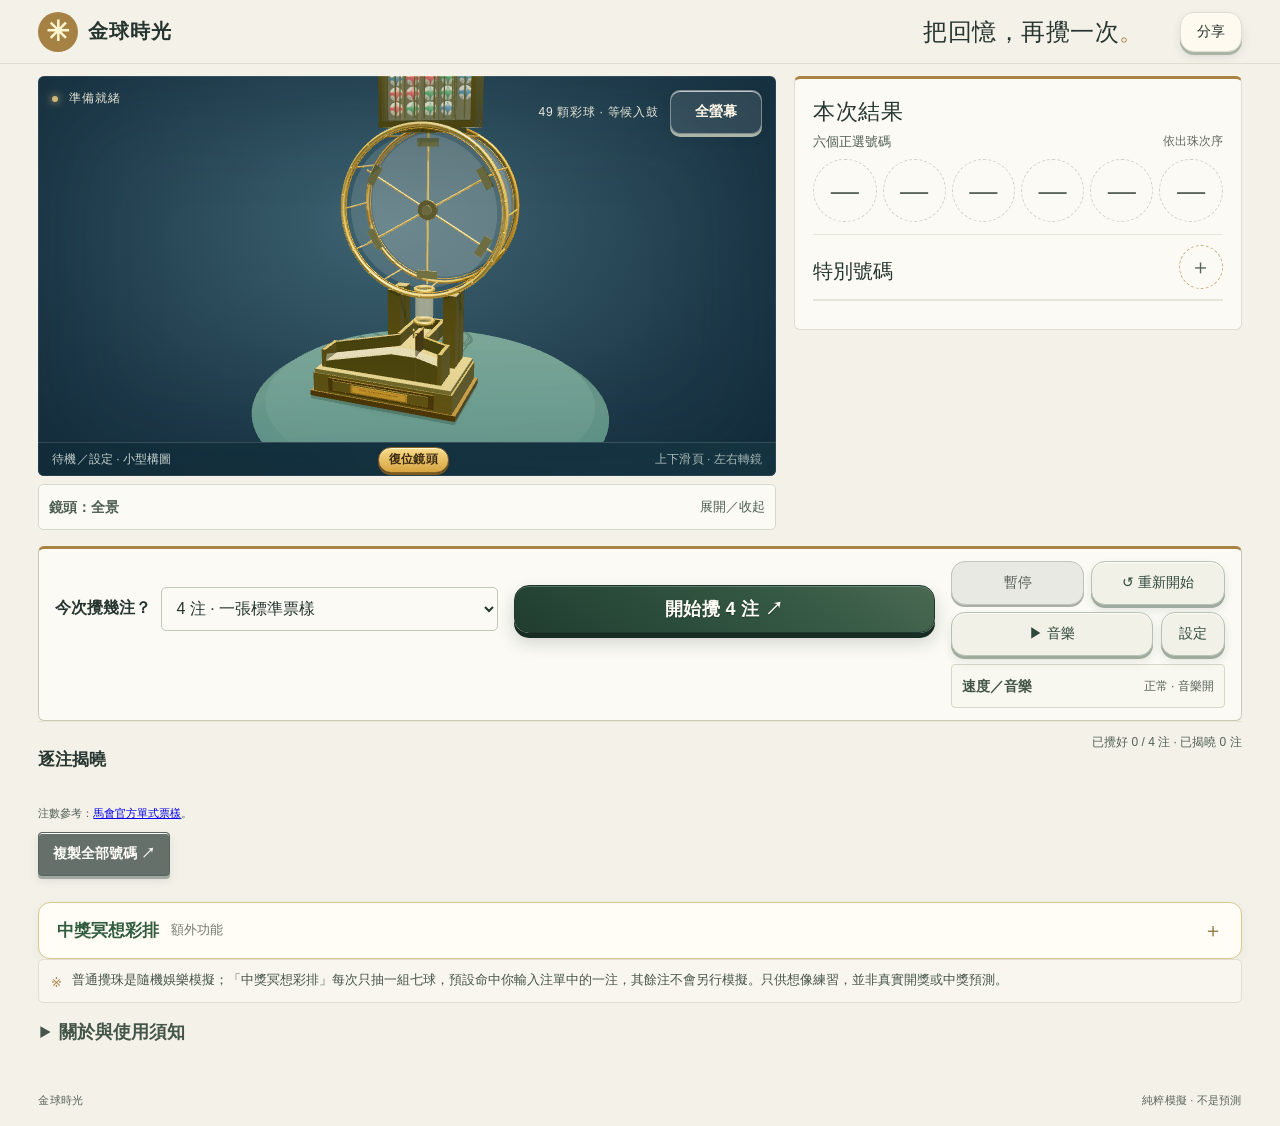
==== index.html @ 22ed5ae2 "Remove the celebration siren and beep tones Keep the firework bed to noise booms and crackle, and ma" ====
<!DOCTYPE html>

<html lang="zh-Hant"><head><meta charset="utf-8"/><meta content="width=device-width, initial-scale=1, viewport-fit=cover" name="viewport"/><meta content="#f4f1e9" name="theme-color"/><title>金球時光 · 3D 攪珠遊戲</title><link href="icon-192.png" rel="icon" sizes="192x192" type="image/png"/><link href="icon-512.png" rel="icon" sizes="512x512" type="image/png"/><link href="manifest.webmanifest" rel="manifest"/><link href="apple-touch-icon.png" rel="apple-touch-icon"/><link href="style.css?v=scroll-touch-1" rel="stylesheet"/><link href="tickets.css?v=celebration-scene-1" rel="stylesheet"/><link href="celebration.css?v=celebration-4" rel="stylesheet"/></head>
<body><header><a class="brand" href="./"><span class="brandmark">✳</span><span>金球時光<small></small></span></a><h1 class="header-title">把回憶，再攪一次<span>。</span></h1><button class="share-app" id="share-app" type="button" aria-label="分享金球時光">分享</button></header>
<main>


<div class="layout"><div class="scene-column"><section aria-label="互動三維攪珠機" class="studio" id="studio" tabindex="-1"><div class="stage-top"><span><i class="live-dot"></i> <b aria-live="polite" id="status">準備就緒</b></span><div class="stage-top-actions"><span id="step">49 顆彩球 · 等候入鼓</span><button aria-label="進入全螢幕" aria-pressed="false" class="fullscreen-toggle" data-fullscreen-mode="inactive" id="fullscreen-toggle" type="button">全螢幕</button></div></div><div aria-disabled="false" aria-label="攪珠盤" id="scene" role="button" tabindex="0"><div id="loading">正在佈置懷舊攝影棚…</div></div><div id="tv-digits" class="tv-digits" hidden><div class="tv-digits-hero" id="tv-hero"></div><div class="tv-digits-board" id="tv-board"><div class="tv-digits-row" id="tv-main"></div><div class="tv-digits-special"><span class="tv-digits-label">特別號碼</span><div id="tv-extra"></div></div></div></div><div class="stage-caption" aria-live="polite"><span id="scene-status">待機／設定 · 小型構圖</span><button type="button" id="orbit-reset" class="orbit-reset" title="左右拖曳轉鏡頭；上下滑動頁面；雙指捏合縮放">復位鏡頭</button><span id="scene-shot">上下滑頁 · 左右轉鏡</span><div class="live-actions" id="live-actions" hidden><button id="live-pause" type="button">暫停</button><button id="live-reset" type="button">重設</button><button aria-expanded="false" aria-controls="live-settings-overlay" id="live-settings-toggle" type="button">設定</button></div></div><div aria-label="運行設定" class="live-settings-overlay" hidden id="live-settings-overlay"></div><section aria-label="本輪號碼特寫" class="result-focus" hidden="" id="result-focus"><div class="focus-heading"><span>本輪號碼特寫</span><span id="focus-order">六個正選 · 由小至大</span></div><div class="focus-numbers" id="focus-numbers"></div><div class="focus-special"><span>特別號碼 <small>獨立保留</small></span><div class="number" id="focus-extra"></div></div></section><div id="meditation-celebration" class="meditation-celebration" hidden role="dialog" aria-modal="true" aria-labelledby="celebration-title"></div></section><details class="camera-settings"><summary id="camera-summary">鏡頭：全景</summary><div aria-label="鏡頭選擇" class="camera-bar"><button data-view="auto">◉ 自動運鏡</button><button class="active" data-view="wide">全景</button><button data-view="close">近鏡</button><button data-view="orbit">環繞</button><button data-view="results" disabled="">收珠特寫</button></div></details></div><section aria-label="攪珠控制" class="controls-card"><div class="batch-controls"><label for="entry-count">今次攪幾注？</label><select id="entry-count"><option value="1">1 注</option><option value="2">2 注</option><option value="3">3 注</option><option selected="" value="4">4 注 · 一張標準票樣</option></select></div><button class="primary" id="start">開始攪 4 注 ↗</button><div class="secondary"><button disabled="" id="pause">暫停</button><button id="reset">↺ 重新開始</button><div class="music-dock" id="music-dock"><button type="button" id="music-play" aria-pressed="false" aria-label="播放背景音樂"><span class="music-label-full">▶ 音樂</span><span class="music-label-short">音樂</span></button><button type="button" id="music-settings" aria-expanded="false" aria-controls="music-popover" aria-label="背景音樂設定：音量與曲目"><span class="music-label-full">設定</span><span class="music-label-short">♪</span></button><div class="music-popover" id="music-popover" hidden><p class="music-popover-title">背景音樂</p><label for="music-volume">音量<input id="music-volume" max="100" min="0" step="1" type="range" value="32"/></label><p id="music-track">《Gilded Winter Gala》</p><button type="button" id="music-pick">更換曲目</button><input accept="audio/*" hidden id="music-file" type="file"/><button type="button" id="music-use-default">用回預設曲</button><p class="music-note">預設是已附的原創曲。更換的檔案只在這次開啟有效。</p><button type="button" id="music-popover-close">關閉</button></div></div></div><details class="inline-settings" id="inline-settings"><summary>速度／音樂<span aria-live="polite" data-settings-summary=""></span></summary><section class="panel settings"><p class="timing">預設正常 · 每注約 134 秒 · 選好多注一次完成</p><div class="setting"><div><b>攪珠節奏</b><small>正常為預設，可改較快。</small></div><select aria-label="攪珠節奏" id="speed"><option selected="" value="1">正常 · 每注約 134 秒（預設）</option><option value="3">較快 · 每注約 45 秒</option><option value="6">更快 · 每注約 22 秒</option><option value="12">最快 · 每注約 11 秒</option></select></div><div class="setting"><div><b>背景音樂</b><small id="musicstatus">預設開啟</small></div><button aria-label="關閉背景音樂" aria-pressed="true" class="toggle" id="sound"><span></span></button></div><div class="setting"><div><b>真實感攪珠音效</b><small aria-live="polite" id="effectsstatus">按開始自動播放 · 碰撞、滾珠、落槽聲</small></div><span class="effects-badge">必備音效</span></div><button type="button" class="settings-close" id="settings-close">關閉</button></section></details></section>
<aside class="results-column"><section class="panel draw-panel"><h2>本次結果</h2><div class="current-draw-summary"><p class="muted" id="instruction">準備就緒，等待抽獎開始。</p><div class="labelrow"><span>六個正選號碼</span><span id="orderlabel">依出珠次序</span></div><div aria-live="polite" class="numbers" id="numbers"></div><p class="draw-order" hidden="" id="draworder"></p><div class="extra-row"><div><span class="overline"></span><h3>特別號碼</h3></div><div class="number empty" id="extra">＋</div></div><div class="progress"><div id="progressfill"></div></div></div></section>
</aside></div><section aria-labelledby="ticket-title" class="ticket-section" id="ticket-section"><div class="ticket-heading"><div><h2 id="ticket-title">逐注揭曉</h2></div><p aria-live="polite" id="batch-progress">尚未開始</p></div><p class="ticket-intro">按「揭曉」查看每注號碼。</p><div id="tickets"></div><p class="ticket-source">注數參考：<a href="https://special.hkjc.com/e-win/zh-HK/betting-info/marksix/ticket-filling-and-validation/" rel="noopener noreferrer" target="_blank">馬會官方單式票樣</a>。</p><div class="result-actions"><button disabled="" id="copy">複製全部號碼 ↗</button><p aria-live="polite" id="summary"></p></div></section><details class="meditation-panel rehearsal-panel" aria-labelledby="meditation-title"><summary id="meditation-title"><span>中獎冥想彩排</span><small>額外功能</small></summary><div class="rehearsal-body"><p class="rehearsal-hint" id="rehearsal-hint">每注六格，每格輸入兩位數（01–49）；打滿自動跳格，填滿六格會自動新增下一注。亦可增刪注；辨識後可直接修改，最多 100 注。</p><p class="rehearsal-input-label">六合彩號碼</p><div id="ticket-entry-rows" class="ticket-entry-rows" role="group" aria-label="六合彩注單欄位" aria-describedby="rehearsal-hint meditation-status"></div><div class="ticket-grid-actions"><button id="ticket-add" type="button">＋ 加一注</button><button id="meditation-clear" type="button" aria-label="清空號碼和相片">清空注單</button></div><div class="rehearsal-photo-actions"><label class="photo-pick-button" for="ticket-photo">拍照／選相<input id="ticket-photo" type="file" accept="image/*"/></label><button id="recognize-ticket-photo" type="button">辨識號碼</button></div><p id="meditation-status" class="rehearsal-status" aria-live="polite">辨識狀態會在這裡顯示。</p><img id="ticket-photo-preview" class="ticket-photo-preview" alt="所選六合彩相片預覽" hidden/><details id="ocr-details" class="ocr-details" hidden><summary>查看辨識文字</summary><pre id="ocr-raw"></pre></details><p class="rehearsal-privacy">每次只抽一組七球；隨機揀你一注命中，其餘注不會另行開出或模擬。</p><button id="meditation-rehearse" class="rehearsal-start" type="button">開始彩排</button></div></details><div class="note"><span>※</span><p>普通攪珠是隨機娛樂模擬；「中獎冥想彩排」每次只抽一組七球，預設命中你輸入注單中的一注，其餘注不會另行模擬。只供想像練習，並非真實開獎或中獎預測。</p></div>
<details><summary>關於與使用須知</summary><h3>規則</h3><p>普通攪珠可選 1–4 注，依馬會官方標準單式票樣的四個填寫欄設定，不是複式組合數；中獎冥想彩排可輸入 1–100 注。每注都從完整 49 球池獨立抽出七個；單注內不重號，跨注可重複號碼，也可抽中完全相同組合。每注完成後清空機台並把 49 球全部歸位，再開始下一注。每注真正的單式填寫只用六個正選，特別號僅是本遊戲附加展示。換去其他分頁不會主動暫停，回到頁面會按經過時間補齊進度；手機鎖屏或系統終止頁面仍可能中斷。</p><h3>模型與聲音</h3><p>此版本以正視圖、承接台形狀、實機照片及開獎影片重畫機台。上方是五列直立球倉；透明圓鼓內金軸連六片扁平輻條，持續順時針攪珠。選中球由鼓底中央短透明管落下，經透明槽掉到承接台右側較高的入口。承接台是一條長槽：左側又長又平，往右升高，接上較短的高位右格，右格牆身有缺口對準落球口。前六顆向左滾，第一顆貼左壁，其後每顆挨著前一顆；第七顆在同一入口落下。活門平時關上，封住右路，前六顆只向左滾；第七顆特別號時活門打開，球滾入右側特別格。模型與動畫是視覺模擬，並非逐尺寸的機械復刻。背景音樂為你提供的原創《Gilded Winter Gala》，預設開啟。面板上的「音樂」可直接播放或暫停，旁邊「設定」可調音量或更換曲目；碰撞、滾珠及落槽音效由程式合成，並非電視原聲。</p><h3>抽號與公平</h3><p>每注從完整 1–49 球池獨立抽出七個不重複號碼；前六個為正選，第七個為特別號。動畫按該次隨機順序顯示：選中球由圓鼓進入中央透明管，再掉到右側高位入口；前六顆向左滾並由左至右排好，第七顆留在右側高位格。機台內全部 49 個球均顯示相應號碼與顏色，落槽球與抽出號碼一致。普通模式由隨機程序決定抽號；中獎彩排每次只抽一組七球，並預設命中輸入注單中的一注，其餘注不開出也不模擬，不能視作隨機抽獎或預測。</p><h3>安全與責任說明</h3><p>本作品為獨立創作的攪珠遊戲，非官方產品，亦不提供投注服務。未滿 18 歲不應投注，請量力而為。</p><p>參考錄影：<a href="https://www.youtube.com/watch?v=bCYhGtpwzIA" rel="noopener noreferrer" target="_blank">2000年無線六合彩</a>　<a href="https://www.youtube.com/watch?v=dfMugTCctXk" rel="noopener noreferrer" target="_blank">2008年第61期</a>　</p></details></main><footer><span>金球時光</span><span>純粹模擬 · 不是預測</span></footer><script src="app.js?v=celebration-6" type="module"></script></body></html>
---- style.css ----
@import url('data:text/css,');
:root{--paper:#f4f1e9;--ink:#26352f;--muted:#7d8279;--gold:#a98442;--line:#deded2}*{box-sizing:border-box}body{margin:0;background:var(--paper);color:var(--ink);font-family:Arial,'PingFang TC','Microsoft JhengHei',sans-serif}button,select{font:inherit}button,a,select{-webkit-tap-highlight-color:transparent}button{cursor:pointer}button:focus-visible,a:focus-visible,select:focus-visible{outline:3px solid #d5a947;outline-offset:4px}header,main,footer{max-width:1440px;margin:auto}header{height:104px;display:flex;align-items:center;justify-content:space-between;border-bottom:1px solid var(--line);padding:0 58px}.brand{display:flex;gap:12px;align-items:center;text-decoration:none;color:var(--ink);font-size:23px;font-weight:700;letter-spacing:3px}.brandmark{display:grid;place-items:center;width:42px;height:42px;background:#a58244;color:#fff5cf;border-radius:50%;font-size:36px}.brand small{display:block;font-size:8px;letter-spacing:3px;margin-top:6px}.topnote{font-size:12px;color:var(--muted);letter-spacing:2px}.edition{font-size:10px;letter-spacing:2px}.edition b{font-size:22px;margin-left:14px;color:var(--gold)}main{padding:46px 58px 0}.heading{display:flex;justify-content:space-between;align-items:center;margin-bottom:30px}.eyebrow{font-size:9px;letter-spacing:2.4px;font-weight:700;color:var(--gold);margin:0 0 12px}h1{font-family:Georgia,'Songti TC',serif;font-size:42px;font-weight:500;margin:0;letter-spacing:1px}h1 span{color:var(--gold)}.intro{font-size:13px;color:var(--muted);margin:16px 0 0;line-height:1.7}.modeltag{font-size:11px;border:1px solid #d2d7c9;border-radius:30px;padding:12px 15px;white-space:nowrap}.modeltag i{display:inline-block;height:6px;width:6px;background:#8b9e72;border-radius:50%;margin-right:7px}.layout{display:grid;grid-template-columns:minmax(0,1.65fr) minmax(320px,1fr);gap:28px}.studio{position:relative;min-height:680px;overflow:hidden;border-radius:6px;background:radial-gradient(ellipse at 48% 37%,#3d6371,#1c3747 70%,#112a39);color:#e9e7d7;isolation:isolate}.studio:after{position:absolute;inset:0;content:'';pointer-events:none;box-shadow:inset 0 0 120px #102a3550;border:1px solid #ffffff15;border-radius:6px}.stage-top{position:absolute;top:23px;left:25px;right:25px;display:flex;justify-content:space-between;font-size:10px;z-index:3;letter-spacing:.5px}.stage-top b{font-weight:400}.live-dot{display:inline-block;width:6px;height:6px;background:#cfb779;box-shadow:0 0 8px #eecf7d;border-radius:50%;margin-right:7px}#scene{position:absolute;inset:0;touch-action:pan-y}#scene canvas{display:block;width:100%;height:100%}#loading{position:absolute;top:50%;width:100%;text-align:center;font-size:13px}.stage-caption{position:absolute;bottom:90px;left:25px;right:25px;display:flex;justify-content:space-between;align-items:flex-end;font-size:8px;letter-spacing:2px;pointer-events:none}.stage-caption b{font-family:Georgia,'Songti TC',serif;display:block;font-size:19px;font-weight:400;letter-spacing:3px;margin-top:5px}.smallcaption{text-align:right;line-height:1.8;font-size:9px;letter-spacing:.5px;color:#bbc9cb}.camera-bar{position:absolute;bottom:22px;left:50%;transform:translateX(-50%);display:flex;white-space:nowrap;border:1px solid #c4d4d533;border-radius:50px;padding:5px;background:#17313fc9;z-index:5;backdrop-filter:blur(8px)}.camera-bar button{border:0;color:#b5c8cb;background:transparent;font-size:11px;padding:10px 17px;border-radius:30px}.camera-bar .active{color:#f4edd9;background:#9cbaaf26}.panel{border:1px solid var(--line);border-radius:6px;background:#fbfaf5}.draw-panel{padding:28px}.draw-panel h2{font-family:Georgia,'Songti TC',serif;font-weight:500;font-size:23px;letter-spacing:.5px;margin:0 0 12px}.muted{font-size:11px;color:var(--muted);margin:0 0 28px;line-height:1.7}.labelrow{display:flex;justify-content:space-between;font-size:10px;color:#6f7a70;margin-bottom:14px}.labelrow span+span{color:#9b9d92;font-size:9px}.numbers{display:grid;grid-template-columns:repeat(6,1fr);gap:6px}.number{aspect-ratio:1;border-radius:50%;display:grid;place-items:center;font-size:20px;font-weight:700;color:white;background:radial-gradient(circle at 30% 23%,#e46868,#b33535 80%);box-shadow:inset -3px -4px 4px #0002,0 3px 5px #0001;position:relative}.number:not(.empty):after{content:'';position:absolute;inset:5px;border:1px solid #ffffff70;border-radius:50%}.number.empty{background:transparent;color:#a5aa9d;border:1px dashed #cdd1c3;box-shadow:none;font-size:16px;font-weight:400}.number.green{background:radial-gradient(circle at 30% 23%,#67b996,#25775a 80%)}.number.blue{background:radial-gradient(circle at 30% 23%,#6c9bbf,#345e87 80%)}.number.reveal{animation:pop .45s ease-out}@keyframes pop{from{transform:scale(.6);opacity:0}to{transform:scale(1);opacity:1}}.extra-row{display:flex;justify-content:space-between;align-items:center;border-top:1px solid #e7e7db;margin:23px 0 20px;padding-top:21px}.overline{font-size:8px;letter-spacing:2px;color:var(--gold)}h3{font-size:15px;font-weight:500;margin:8px 0 0}.extra-row .number{width:52px}.extra-row .empty{border-color:#c6ae7d;color:var(--gold)}.progress{height:2px;background:#e4e5db;margin-bottom:24px;overflow:hidden}.progress div{height:100%;width:0;background:var(--gold);transition:width .3s}.primary{background:#324f43;color:#f7f3e5;border:none;width:100%;padding:17px 20px;text-align:left;border-radius:3px;font-size:14px;letter-spacing:2px;transition:background .2s}.primary:hover{background:#476657}.primary span{float:right}.primary:disabled{cursor:default;background:#87978b}.secondary{display:grid;grid-template-columns:1fr 1fr;gap:12px;margin-top:10px}.secondary button{font-size:11px;padding:12px;background:transparent;border:1px solid #d9ddcf;color:#6e7c6d;border-radius:3px}button:disabled{opacity:.55;cursor:default}.timing{text-align:center;font-size:9px;color:#95998c;margin:15px 0 0;letter-spacing:.6px}.settings{padding:0 21px;margin-top:15px}.setting{display:flex;justify-content:space-between;gap:12px;align-items:center;padding:19px 0}.setting+.setting{border-top:1px solid #e5e5d8}.setting b{font-size:11px;font-weight:500}.setting small{display:block;font-size:9px;color:#90958b;margin-top:6px}.setting select{font-size:10px;padding:8px 7px;color:#6c7667;border:1px solid #d9ddcf;background:transparent;border-radius:3px}.toggle{border:0;background:#daddd1;width:34px;height:20px;border-radius:20px;padding:3px;flex-shrink:0}.toggle span{display:block;background:#fff;width:14px;height:14px;border-radius:50%;box-shadow:0 1px 3px #0001;transition:transform .2s}.toggle[aria-pressed=true]{background:#64846c}.toggle[aria-pressed=true] span{transform:translateX(14px)}.note{display:flex;gap:10px;font-size:10px;color:#8c9185;padding:15px 2px 0;line-height:1.8}.note span{color:#ad8b50;padding-top:3px}.note p{margin:0}.result-strip{margin-top:28px;border-top:1px solid var(--line);border-bottom:1px solid var(--line);padding:25px 0;display:flex;align-items:center;justify-content:space-between;gap:25px}.result-strip .eyebrow{font-size:8px}.result-strip h3{font-family:Georgia,'Songti TC',serif;font-size:18px;margin-top:7px}.result-strip p{font-size:11px;color:#7e8879;line-height:1.8;flex:1}.result-strip button{font-size:11px;color:#5b6a57;background:none;border:1px solid #cfd5c5;border-radius:3px;padding:12px 18px;white-space:nowrap}details{font-size:11px;color:#8a9083;margin:22px 0;line-height:1.9}details summary{cursor:pointer;color:#7d8476}details a{color:#8c723f}footer{display:flex;justify-content:space-between;padding:22px 58px 30px;font-size:8px;color:#969b8e;letter-spacing:1px}footer b{color:var(--gold);margin:0 8px}@media(min-width:1500px){.studio{min-height:740px}}@media(max-width:1100px){header{padding:0 30px}main{padding:35px 30px 0}.layout{gap:20px;grid-template-columns:minmax(0,1.4fr) minmax(300px,1fr)}.draw-panel{padding:23px}.modeltag{display:none}.numbers{gap:4px}.number{font-size:17px}footer{padding:22px 30px}}@media(max-width:760px){header{height:80px;padding:0 22px}.brand{font-size:19px}.brandmark{width:35px;height:35px;font-size:28px}.topnote{display:none}.edition{font-size:8px;letter-spacing:1px}.edition b{font-size:18px}.heading{margin-bottom:24px}main{padding:29px 18px 0}h1{font-size:31px}.intro{font-size:11px;margin-top:12px}.eyebrow{font-size:8px;letter-spacing:1.7px}.layout{display:flex;flex-direction:column;gap:20px}.studio{height:590px;min-height:590px}.stage-top{left:18px;right:18px;font-size:9px}.stage-caption{left:18px;right:18px}.camera-bar button{padding:10px 15px}.draw-panel{padding:25px}.number{font-size:23px}.numbers{gap:10px}.extra-row .number{width:56px}.settings{margin-top:13px}.result-strip{flex-wrap:wrap;gap:15px}.result-strip p{flex-basis:100%;margin:0;order:3}.result-strip h3{font-size:16px}footer{padding:20px 18px;line-height:1.8;font-size:7px;gap:15px}.smallcaption{font-size:8px}}@media(max-width:360px){h1{font-size:27px}.studio{height:530px;min-height:530px}.numbers{gap:5px}.draw-panel{padding:20px}.camera-bar button{padding:9px 12px}}


/* Accessibility overrides: preserve the vintage studio while improving legibility. */
:root{--muted:#59645b}
body{font-size:18px;overflow-x:hidden}
header,main,footer{width:100%;min-width:0}
header{padding-left:clamp(16px,4vw,58px);padding-right:clamp(16px,4vw,58px)}
main{padding-left:clamp(16px,4vw,58px);padding-right:clamp(16px,4vw,58px)}
.brand{font-size:23px;letter-spacing:1.5px}
.brand small{font-size:12px;letter-spacing:1.2px}
.topnote,.edition,.eyebrow,.stage-top,.stage-caption,.smallcaption,.overline{font-size:12px;letter-spacing:.7px}
h1{font-size:clamp(34px,3.3vw,46px)}
.intro{font-size:19px;color:#505c53;line-height:1.65}
.modeltag{font-size:15px}
.layout{grid-template-columns:minmax(0,1.65fr) minmax(0,1fr)}
.studio,.panel{min-width:0}
.stage-top{font-size:14px}
.stage-caption{font-size:13px;letter-spacing:1px}
.stage-caption b{font-size:22px}
.smallcaption{font-size:13px;color:#d3dddc}
.camera-bar{max-width:calc(100% - 24px);white-space:normal;flex-wrap:wrap;justify-content:center;transform:translateX(-50%);border-radius:24px}
.camera-bar button{font-size:16px;min-height:48px;padding:10px 14px}
.draw-panel{padding:clamp(20px,2.2vw,32px)}
.draw-panel h2{font-size:27px}
.muted{font-size:18px;color:#505b52;line-height:1.65}
.labelrow{font-size:16px;color:#4d5b50}
.labelrow span+span{font-size:14px;color:#62695f}
.numbers{gap:8px}
.number{font-size:clamp(32px,2.4vw,38px);min-width:0}
.number.empty{font-size:20px;color:#59645b}
.extra-row{gap:12px;flex-wrap:wrap}
.extra-row .number{width:76px;height:76px;flex:0 0 76px;font-size:36px}
.overline{font-size:14px}
h3{font-size:20px}
.primary{font-size:23px;letter-spacing:.5px;min-height:60px;padding:16px 20px}
.secondary{gap:12px}
.secondary button{font-size:18px;min-height:54px;padding:12px 10px;color:#435247}
.timing{font-size:14px;color:#5e655b;letter-spacing:.2px;line-height:1.5}
.settings{padding:0 16px}
.setting{gap:16px;flex-wrap:wrap}
.setting b{font-size:18px}
.setting small{font-size:15px;color:#59645b;line-height:1.5}
.setting select{font-size:17px;min-height:48px;padding:9px 10px;color:#465447;max-width:100%}
.toggle{width:48px;height:28px;padding:4px}
.toggle span{width:20px;height:20px}
.toggle[aria-pressed=true] span{transform:translateX(20px)}
.note{font-size:16px;color:#535e54;line-height:1.65}
.result-strip .eyebrow{font-size:13px}
.result-strip h3{font-size:22px}
.result-strip p{font-size:17px;color:#505c53;line-height:1.65}
.result-strip button{font-size:17px;min-height:50px;padding:12px 16px;white-space:normal}
details{font-size:16px;color:#505b52;line-height:1.75}
details summary{color:#4e5b50;min-height:44px}
footer{padding-left:clamp(16px,4vw,58px);padding-right:clamp(16px,4vw,58px);font-size:13px;color:#59645b;letter-spacing:.3px;flex-wrap:wrap}
button,select,a{touch-action:manipulation}
@media(max-width:760px){
 header{height:auto;min-height:76px;padding-top:12px;padding-bottom:12px;gap:12px}
 .brand{font-size:20px;letter-spacing:1px}
 .brandmark{flex:0 0 40px;width:40px;height:40px}
 .edition{font-size:12px;white-space:normal;text-align:right}
 .edition b{font-size:19px;margin-left:4px}
 main{padding-top:24px}
 .heading{align-items:flex-start;gap:12px;flex-wrap:wrap}
 h1{font-size:clamp(32px,8vw,40px)}
 .intro{font-size:18px}
 .eyebrow{font-size:13px}
 .layout{display:flex;flex-direction:column;gap:18px}
 .studio{height:590px;min-height:590px}
 .stage-top{left:14px;right:14px;font-size:13px;gap:8px;flex-wrap:wrap}
 .stage-caption{left:14px;right:14px;bottom:110px;gap:12px;flex-wrap:wrap;font-size:12px}
 .stage-caption b{font-size:21px}
 .smallcaption{font-size:12px}
 .camera-bar{left:12px;right:12px;bottom:14px;max-width:none;width:auto;transform:none;gap:3px;padding:5px;border-radius:18px}
 .camera-bar button{flex:1 1 auto;font-size:15px;padding:9px 10px;min-height:48px}
 .draw-panel{padding:22px}
 .draw-panel h2{font-size:26px}
 .numbers{grid-template-columns:repeat(3,minmax(0,1fr));gap:12px}
 .number{font-size:36px}
 .number.empty{font-size:21px}
 .extra-row .number{width:76px;height:76px;flex-basis:76px}
 .secondary button{font-size:17px}
 .setting{padding:16px 0}
 .result-strip{align-items:flex-start}
 .result-strip p{font-size:17px}
 footer{font-size:12px}
}
@media(max-width:380px){
 header{padding-left:12px;padding-right:12px}
 main{padding-left:12px;padding-right:12px}
 .brand{gap:8px;font-size:18px}
 .brandmark{flex-basis:36px;width:36px;height:36px;font-size:27px}
 .edition{max-width:110px;font-size:11px}
 .studio{height:560px;min-height:560px}
 .draw-panel{padding:18px}
 .numbers{gap:9px}
 .camera-bar{left:8px;right:8px}
 .camera-bar button{font-size:14px;padding:8px 7px}
 .extra-row{gap:8px}
 .extra-row .number{width:72px;height:72px;flex-basis:72px}
 .secondary{gap:8px}
 footer{padding-left:12px;padding-right:12px}
}

.draw-order{font-size:18px;line-height:1.7;color:#4c594f;overflow-wrap:anywhere;margin:18px 0 0}.labelrow{gap:12px;flex-wrap:wrap}.labelrow,.labelrow span+span{font-size:18px}.setting small,.timing,.note,details{font-size:18px}.toggle{min-width:52px;min-height:44px;padding:12px 5px}.toggle[aria-pressed=true] span{transform:translateX(22px)}
@media(min-width:761px) and (max-width:1100px){.numbers{grid-template-columns:repeat(3,minmax(0,1fr))}.layout{grid-template-columns:minmax(0,1.25fr) minmax(0,1fr)}}
@media(prefers-reduced-motion:reduce){.number.reveal{animation:none}.progress div{transition:none}}

/* Draw finale: a real camera move down to the tray, with legible broadcast-style numerals. */
.result-focus[hidden]{display:none}
.result-focus{position:absolute;z-index:4;left:50%;bottom:100px;transform:translateX(-50%);width:calc(100% - 40px);max-width:620px;padding:22px;background:linear-gradient(135deg,#fdf9eefa,#eae5d6fa);border:1px solid #e4c778;border-radius:12px;color:#243e38;box-shadow:0 14px 40px #001b2b60;animation:focus-enter .7s ease both}
.focus-heading{display:flex;justify-content:space-between;gap:8px;flex-wrap:wrap;margin-bottom:16px;font-size:18px;font-weight:700;line-height:1.5}
.focus-heading span+span{font-size:16px;font-weight:400;color:#526050}
.focus-numbers{display:grid;grid-template-columns:repeat(6,minmax(0,1fr));gap:9px}
.focus-numbers .number{font-size:clamp(28px,3vw,46px);font-variant-numeric:tabular-nums}
.focus-special{display:flex;align-items:center;justify-content:space-between;gap:12px;border-top:1px solid #c8b57c;margin-top:18px;padding-top:14px;font-size:22px;font-weight:700}
.focus-special small{display:block;font-size:16px;font-weight:400;color:#526050;margin-top:4px}
.focus-special .number{width:68px;height:68px;font-size:36px;flex:0 0 68px}
.result-shot .stage-caption{opacity:0;pointer-events:none}
.camera-bar button:disabled{opacity:.4;cursor:not-allowed}
@keyframes focus-enter{from{opacity:0;translate:0 20px}to{opacity:1;translate:0 0}}
@media(max-width:760px){.result-focus{bottom:145px;width:calc(100% - 28px);padding:16px}.focus-heading{margin-bottom:12px;font-size:18px}.focus-heading span+span{font-size:16px}.focus-numbers{grid-template-columns:repeat(3,minmax(0,1fr));gap:10px;max-width:300px;margin:auto}.focus-numbers .number{width:100%;max-width:72px;justify-self:center;font-size:34px}.focus-special{margin-top:12px;padding-top:12px}.focus-special .number{width:60px;height:60px;flex-basis:60px;font-size:32px}.result-shot .stage-top{font-size:12px}.camera-bar button{flex:1 1 26%}}
@media(prefers-reduced-motion:reduce){.result-focus{animation:none}}

/* Keep the finale within the studio, independent of the settings sidebar height. */
.camera-bar{width:max-content}
.studio{align-self:start;height:740px;min-height:680px}
@media(max-width:760px){.studio{align-self:stretch;height:660px;min-height:660px}.camera-bar{width:auto}}
@media(max-width:380px){.studio{height:640px;min-height:640px}}

/* Controls sit before the scene; camera controls are separate and never overlay the machine. */
.heading{margin-bottom:16px}
.controls-card{margin:0 0 24px}
.controls-card .draw-panel{display:grid;grid-template-columns:minmax(0,1fr) minmax(240px,.9fr) minmax(190px,.72fr);grid-template-areas:"eyebrow label extra" "title numbers progress" "instruction draworder start" "instruction draworder secondary" "timing timing timing";align-items:center;gap:8px 24px;padding:20px 24px;border-color:#c8c3ae;border-top:3px solid #a98442;box-shadow:0 8px 24px #36433812}
.controls-card .eyebrow{grid-area:eyebrow;margin:0}
.controls-card h2{grid-area:title;margin:0;font-size:24px}
.controls-card .muted{grid-area:instruction;margin:0;font-size:15px}
.controls-card .labelrow{grid-area:label;margin:0;font-size:14px}
.controls-card .numbers{grid-area:numbers;gap:6px}
.controls-card .numbers .number{font-size:clamp(24px,2vw,32px)}
.controls-card .draw-order{grid-area:draworder;margin:0;font-size:14px}
.controls-card .extra-row{grid-area:extra;margin:0;padding:0;border:0;gap:8px}
.controls-card .extra-row .number{width:48px;height:48px;flex:0 0 48px;font-size:24px}
.controls-card .progress{grid-area:progress;margin:0}
.controls-card .primary{grid-area:start;min-height:54px;font-size:19px}
.controls-card .secondary{grid-area:secondary;gap:8px;margin:0}
.controls-card .secondary button{min-height:42px;padding:8px;font-size:14px}
.controls-card .timing{grid-area:timing;margin:0;font-size:12px}
.layout{grid-template-columns:minmax(0,1.65fr) minmax(0,1fr);align-items:start;gap:28px}
.scene-column{min-width:0}
.studio{height:640px;min-height:0;align-self:stretch}
.stage-caption{bottom:22px}
.camera-settings{margin:10px 0 0;padding:0 14px;border:1px solid #d7d8cc;border-radius:5px;background:#fbfaf5}
.camera-settings summary{min-height:44px;display:flex;align-items:center;font-size:14px;font-weight:600;color:#4c5c50}
.camera-bar{position:static;transform:none;width:100%;max-width:none;display:flex;flex-wrap:wrap;justify-content:flex-start;gap:5px;padding:0 0 12px;border:0;border-radius:0;background:transparent;backdrop-filter:none}
.camera-bar button{flex:0 1 auto;min-height:44px;padding:9px 14px;border:1px solid #ccd3c6;color:#526458;background:#f4f4eb;font-size:14px}
.camera-bar .active{color:#fff7df;background:#476657;border-color:#476657}
.camera-bar button:disabled{opacity:.55}
.result-focus{top:64px;bottom:auto;left:50%;width:calc(100% - 40px);max-width:620px;padding:14px 16px;transform:translateX(-50%)}
.focus-heading{margin-bottom:9px;font-size:17px}
.focus-heading span+span{font-size:14px}
.focus-numbers{gap:7px}
.focus-numbers .number{font-size:clamp(25px,2.7vw,38px)}
.focus-special{margin-top:9px;padding-top:8px;font-size:18px}
.focus-special small{font-size:13px}
.focus-special .number{width:48px;height:48px;flex-basis:48px;font-size:25px}
@media(max-width:1100px){.layout{grid-template-columns:minmax(0,1.35fr) minmax(280px,1fr);gap:20px}.controls-card .draw-panel{grid-template-columns:minmax(0,1fr) minmax(200px,.9fr) minmax(170px,.8fr);gap:8px 16px}.controls-card .numbers{grid-template-columns:repeat(3,minmax(0,1fr))}.studio{height:620px}}
@media(max-width:760px){
 header{min-height:62px;height:auto;padding-top:8px;padding-bottom:8px}
 main{padding-top:12px}
 .heading{margin-bottom:12px;gap:6px}
 .heading .eyebrow{margin-bottom:6px;font-size:11px}
 h1{font-size:clamp(30px,7.5vw,36px)}
 .intro{font-size:16px;line-height:1.45;margin-top:6px}
 .controls-card{margin-bottom:14px}
 .controls-card .draw-panel{display:grid;grid-template-columns:minmax(0,1fr) minmax(90px,.4fr);grid-template-areas:"eyebrow eyebrow" "title title" "instruction instruction" "label extra" "numbers numbers" "draworder draworder" "progress progress" "start start" "secondary secondary" "timing timing";gap:7px 12px;padding:14px 16px}
 .controls-card .eyebrow{font-size:11px}
 .controls-card h2{font-size:22px}
 .controls-card .muted{font-size:15px;line-height:1.4}
 .controls-card .labelrow{font-size:13px;align-self:end}
 .controls-card .labelrow span+span{font-size:12px}
 .controls-card .numbers{grid-template-columns:repeat(3,minmax(0,1fr));gap:6px;max-width:300px}
 .controls-card .numbers .number{width:100%;max-width:56px;justify-self:center;font-size:24px}
 .controls-card .extra-row{justify-self:end;gap:8px}
 .controls-card .extra-row .overline{font-size:10px}
 .controls-card .extra-row h3{font-size:15px;margin-top:2px}
 .controls-card .extra-row .number{width:42px;height:42px;flex-basis:42px;font-size:20px}
 .controls-card .primary{min-height:50px;padding:11px 15px;font-size:20px}
 .controls-card .secondary button{min-height:40px;font-size:15px}
 .controls-card .timing{font-size:11px;line-height:1.4}
 .layout{display:flex;flex-direction:column;gap:16px}
 .scene-column{width:100%}
 .studio{width:100%;height:480px;min-height:0}
 .stage-top{left:14px;right:14px;top:14px;font-size:12px}
 .stage-caption{left:14px;right:14px;bottom:14px}
 .stage-caption b{font-size:19px}
 .camera-settings{margin-top:8px;padding:0 12px}
 .camera-settings summary{font-size:14px}
 .camera-bar{gap:5px}
 .camera-bar button{flex:1 1 28%;font-size:14px;padding:8px 7px;min-height:44px}
 .result-focus{top:58px;width:calc(100% - 24px);padding:10px 12px}
 .focus-heading{font-size:15px;line-height:1.3;margin-bottom:7px}
 .focus-heading span+span{font-size:12px}
 .focus-numbers{grid-template-columns:repeat(3,minmax(0,1fr));gap:5px;max-width:210px;margin:0 auto}
 .focus-numbers .number{width:100%;max-width:48px;font-size:22px}
 .focus-special{margin-top:7px;padding-top:6px;font-size:15px}
 .focus-special small{font-size:11px;margin-top:1px}
 .focus-special .number{width:40px;height:40px;flex-basis:40px;font-size:21px}
 .result-shot .stage-top{font-size:11px}
}
@media(max-width:380px){.studio{height:460px}.controls-card .draw-panel{padding:12px}.controls-card .numbers{max-width:270px}}

/* The launch card contains actions only; the number panel stays beside/below the scene. */
.controls-card{display:grid;grid-template-columns:minmax(200px,1fr) minmax(220px,1fr);gap:10px 16px;padding:16px 20px;border:1px solid #cbc8b6;border-top:3px solid #a98442;border-radius:6px;background:#fbfaf5}
.controls-card .primary{width:100%;min-height:56px;font-size:22px}
.controls-card .secondary{margin:0;gap:10px}
.controls-card .secondary button{font-size:18px;min-height:56px;padding:10px}
.controls-card .timing{grid-column:1/-1;margin:0;font-size:15px;line-height:1.5;text-align:left}
.result-focus{top:auto;bottom:20px}
.focus-numbers .number{font-size:30px}
.studio{scroll-margin-top:10px;outline:none}
.camera-settings summary::after{content:'展開／收起';margin-left:auto;font-size:13px;font-weight:400}
@media(max-width:760px){
.controls-card{grid-template-columns:1fr;padding:12px;gap:8px;margin-bottom:14px}
.controls-card .primary{min-height:54px;font-size:22px}
.controls-card .secondary button{min-height:44px;font-size:17px}
.controls-card .timing{font-size:14px;line-height:1.4}
.result-focus{top:auto;bottom:14px;padding:12px;width:calc(100% - 24px)}
.focus-heading{font-size:17px}.focus-heading span+span{font-size:14px}
.focus-numbers{max-width:250px;gap:7px}.focus-numbers .number{max-width:54px;font-size:27px}
.focus-special{font-size:18px}.focus-special small{font-size:13px}.focus-special .number{width:46px;height:46px;flex-basis:46px;font-size:27px}
.stage-caption .smallcaption{display:none}
}

.controls-card > .primary,.controls-card > .secondary,.controls-card > .timing{grid-area:auto}
.controls-card > .timing{grid-column:1/-1}

.effects-badge{flex-shrink:0;white-space:nowrap;font-size:11px;font-weight:700;letter-spacing:.04em;color:#655124;background:#f2e8cd;border:1px solid #d9c593;border-radius:999px;padding:6px 10px;}

/* Multi-entry control additions; keep the original nostalgic studio intact. */
.batch-controls{grid-column:1/-1;display:flex;align-items:center;gap:12px;flex-wrap:wrap;width:100%;margin-bottom:6px}
.batch-controls label{font-size:20px;font-weight:700}.batch-controls select{font-size:18px;min-height:50px;border:1px solid #bec8b5;background:#fbfaf5;color:#26352f;border-radius:5px;padding:9px 12px;max-width:100%}

#scene[aria-disabled="false"]{cursor:pointer}#scene:focus-visible{outline:3px solid #f4d181;outline-offset:-5px}

.ticket-section{scroll-margin-top:20px}
@media(max-width:560px){.batch-controls{gap:8px}.batch-controls label{font-size:18px}.batch-controls select{flex:1;min-width:0;font-size:16px}}

@media(min-width:761px){.ticket-intro .ticket-repeat{display:none}}


/* Responsive consolidated workspace */
header{height:64px;padding:0 clamp(14px,3vw,40px);gap:18px}
.brand{gap:10px;font-size:20px;letter-spacing:1px;flex:0 0 auto}
.brandmark{width:40px;height:40px;font-size:28px;flex:0 0 40px}
.brand small{display:none}
.header-title{margin:0 0 0 auto;font-size:24px;letter-spacing:.5px;white-space:nowrap}
main{padding:12px clamp(14px,3vw,40px) 0}
.heading{display:none}
.controls-card{display:grid;grid-template-columns:minmax(250px,1.05fr) minmax(230px,1fr) minmax(205px,.65fr);grid-template-areas:"batch start secondary" "hint hint settings";align-items:center;gap:8px 16px;margin:10px 0 16px;padding:12px 16px;border:1px solid #cbc8b6;border-top:3px solid #a98442;border-radius:6px;background:#fbfaf5}
.controls-card .batch-controls{grid-area:batch;grid-column:auto;display:flex;align-items:center;gap:10px;flex-wrap:nowrap;width:100%;margin:0}
.batch-controls label{font-size:16px;white-space:nowrap}
.batch-controls select{min-height:44px;padding:7px 10px;font-size:16px;min-width:0;flex:1}

.controls-card>.primary{grid-area:start;width:100%;min-height:48px;padding:10px 14px;text-align:center;font-size:18px;letter-spacing:.4px}
.controls-card>.secondary{grid-area:secondary;display:grid;grid-template-columns:1fr 1fr;gap:7px;margin:0}
.controls-card>.secondary button{min-height:44px;padding:8px 6px;font-size:14px}
.inline-settings{grid-area:settings;align-self:stretch;margin:0;border:1px solid #d8d8ca;border-radius:4px;background:#f8f7f0;color:#45564a}
.inline-settings>summary{min-height:42px;display:flex;align-items:center;gap:8px;padding:5px 10px;font-size:14px;font-weight:700;color:#425447;list-style-position:inside}
.settings-close{display:inline-flex;align-items:center;justify-content:center;margin:4px 0 12px;min-height:44px;padding:8px 18px;border:1px solid #8d9a86;border-radius:8px;background:#fff;color:#30483a;font-weight:700}
[data-settings-summary]{margin-left:auto;font-size:12px;font-weight:400;color:#59645b;white-space:nowrap}
.inline-settings .settings{margin:0;padding:0 10px;border:0;background:transparent}
.inline-settings .setting{padding:10px 0;gap:10px}
.inline-settings .setting b{font-size:14px}
.inline-settings .setting small{font-size:12px;line-height:1.4}
.inline-settings .setting select{max-width:150px;min-height:44px;font-size:13px;padding:6px}
.inline-settings .toggle{min-width:48px;min-height:44px}
.inline-settings .effects-badge{font-size:10px}
.inline-settings .timing{margin:0;padding:8px 0;font-size:12px;line-height:1.4;text-align:left;color:#526154}
.layout{display:grid;grid-template-columns:minmax(0,1.5fr) minmax(350px,1fr);align-items:start;gap:18px}
.scene-column,.results-column{min-width:0}
.studio{width:100%;height:500px;min-height:0;align-self:stretch;scroll-margin-top:8px}
.stage-top{left:14px;right:14px;top:14px;font-size:12px;gap:8px}
.stage-caption{left:16px;right:16px;bottom:16px}
.camera-settings{margin:8px 0 0;padding:0 10px;border:1px solid #d7d8cc;border-radius:5px;background:#fbfaf5}
.camera-settings summary{min-height:42px;display:flex;align-items:center;font-size:14px;font-weight:600;color:#4c5c50}
.camera-bar{position:static;transform:none;width:100%;max-width:none;display:flex;flex-wrap:wrap;justify-content:flex-start;gap:5px;padding:0 0 10px;border:0;border-radius:0;background:transparent;backdrop-filter:none}
.camera-bar button{flex:0 1 auto;min-height:44px;padding:8px 12px;border:1px solid #ccd3c6;border-radius:24px;color:#43594b;background:#f4f4eb;font-size:13px}
.camera-bar .active{color:#fff7df;background:#476657;border-color:#476657}
.camera-bar button:disabled{opacity:.55}
.results-column{display:flex;flex-direction:column;gap:10px}
.draw-panel{padding:18px;border:1px solid #deded2;border-top:3px solid #a98442;border-radius:6px;background:#fbfaf5}
.draw-panel h2{margin:0 0 6px;font-size:22px}
.current-draw-summary{min-width:0}
.current-draw-summary #instruction{display:none}
.current-draw-summary .labelrow{margin-bottom:8px;font-size:13px}
.current-draw-summary .labelrow span+span{font-size:12px}
.current-draw-summary .numbers{grid-template-columns:repeat(6,minmax(0,1fr));gap:6px}
.current-draw-summary .number{font-size:clamp(20px,2.2vw,30px)}
.current-draw-summary .extra-row{margin:12px 0 10px;padding-top:10px;gap:8px}
.current-draw-summary .extra-row .number{width:44px;height:44px;flex:0 0 44px;font-size:21px}
.current-draw-summary .draw-order{margin:8px 0;font-size:12px;line-height:1.5;overflow-wrap:anywhere}
.current-draw-summary .progress{margin:8px 0 10px}
.note{margin:0;padding:10px 12px;border:1px solid #e2dfd0;border-radius:5px;background:#f8f6ee;color:#46544b;font-size:13px;line-height:1.5}
.note span{flex:0 0 auto}
.ticket-section{padding:12px 0 0;border:0;border-top:1px solid #e7e4d8;scroll-margin-top:10px}
.ticket-section>.ticket-heading{display:flex;justify-content:space-between;align-items:flex-start;gap:8px;flex-wrap:wrap}
#ticket-title{font-family:Arial,'PingFang TC','Microsoft JhengHei',sans-serif;font-size:17px;font-weight:700;line-height:1.4}
#batch-progress{font-size:12px;line-height:1.4;color:#526154;margin:0}
.ticket-intro,.ticket-source{font-size:12px;line-height:1.45;color:#526154;margin:6px 0}
.ticket-source{font-size:11px}
#tickets{display:grid;grid-template-columns:minmax(0,1fr);gap:9px;margin:10px 0}
.ticket-card{padding:11px;border-width:1px;border-radius:9px}
.ticket-heading{font-size:15px;margin-bottom:8px}
.ticket-result{gap:8px}
.ticket-number-line{gap:6px}
.ticket-ball-wrap{width:38px;height:38px}
.ticket-ball{font-size:15px}
.ticket-extra-line{gap:8px;padding-top:7px}
.ticket-extra-label{font-size:13px;line-height:1.35}
.ticket-reveal-note{font-size:12px;line-height:1.4;margin:5px 0}
.ticket-reveal-button{min-height:44px;padding:8px 10px;font-size:15px}
.result-actions{display:flex;align-items:center;gap:8px;flex-wrap:wrap;margin:10px 0 2px}
#copy{min-height:44px;padding:9px 14px;border:1px solid #315c3f;border-radius:4px;background:#315c3f;color:#fffdf5;font-size:14px;font-weight:700}
#summary{min-width:0;flex:1 1 180px;margin:0;color:#43574a;font-size:12px;line-height:1.45;overflow-wrap:anywhere}
#summary:empty{display:none}
.result-actions #summary:not(.copy-error){display:none}
.ticket-intro{display:none}
#summary.copy-error{padding:8px;border:1px solid #c67d60;border-radius:4px;background:#fff5ef;color:#713c2c}
/* The machine's physical balls are the live draw; after cards exist, do not duplicate them in a second number panel. */
.draw-panel:has(#tickets .ticket-card) .current-draw-summary{display:none}
.result-focus{display:none!important}
.controls-card>.timing{display:none}
main>details{margin:14px 0 18px;padding:0 2px}
main>details>summary{font-weight:700;color:#44564a}
main>details>h3{margin:8px 0 2px;font-size:14px;color:#405447}
main>details>p{margin:4px 0 9px;font-size:12px;line-height:1.6;color:#445147}
footer{padding:14px clamp(14px,3vw,40px) 18px;font-size:11px;letter-spacing:.2px}

@media (min-width:1500px){.studio{height:520px}}
@media (min-width:761px) and (max-width:1100px){
 header{height:60px;padding-inline:20px}
 main{padding-inline:20px}
 .header-title{font-size:21px}
 .controls-card{grid-template-columns:minmax(210px,1fr) minmax(190px,.9fr) minmax(185px,.8fr);gap:8px 10px;padding:10px 12px}
 .batch-controls label{font-size:14px}
 .batch-controls select{font-size:14px}

 .controls-card>.primary{font-size:16px}
 .controls-card>.secondary button{font-size:12px}
 .layout{grid-template-columns:minmax(0,1.5fr) minmax(280px,1fr);gap:12px}
 .studio{height:480px}
 .draw-panel{padding:14px}
 .current-draw-summary .numbers{gap:4px}
 .current-draw-summary .number{font-size:21px}
}
@media (max-width:760px){
 header{min-height:56px;height:auto;padding:8px 14px;gap:8px}
 .brand{gap:7px;font-size:18px;letter-spacing:.3px}
 .brandmark{width:36px;height:36px;flex-basis:36px;font-size:25px}
 .header-title{font-size:clamp(16px,4.5vw,19px);letter-spacing:0}
 main{padding:8px 12px 0}
 .controls-card{grid-template-columns:minmax(0,1fr);grid-template-areas:"batch" "start" "hint" "secondary" "settings";gap:7px;margin:8px 0 12px;padding:10px;border-top-width:2px}
 .controls-card .batch-controls{grid-area:batch;display:flex;flex-wrap:nowrap;gap:8px;margin:0}
 .batch-controls label{font-size:14px}
 .batch-controls select{flex:1;min-width:0;min-height:44px;font-size:14px;padding:6px 8px}

 .controls-card>.primary{grid-area:start;min-height:48px;font-size:18px;text-align:center}
 .controls-card>.secondary{grid-area:secondary;grid-template-columns:1fr 1fr;gap:8px}
 .controls-card>.secondary button{min-height:44px;font-size:14px}
 .inline-settings{grid-area:settings}
 .inline-settings>summary{min-height:44px;font-size:14px}
 .inline-settings .settings{padding:0 10px}
 .inline-settings .setting{padding:9px 0;flex-wrap:wrap}
 .inline-settings .setting b{font-size:13px}
 .inline-settings .setting small{font-size:11px}
 .inline-settings .setting select{max-width:190px;font-size:12px}
 .inline-settings .timing{font-size:11px}
 .layout{display:flex;flex-direction:column;gap:10px}
 .scene-column,.results-column{width:100%}
 .studio{width:100%;height:420px;min-height:0;align-self:stretch;border-radius:5px}
 .stage-top{left:10px;right:10px;top:10px;font-size:11px;gap:6px}
 .stage-caption{left:10px;right:10px;bottom:10px}
 .camera-settings{margin:6px 0 0;padding:0 9px}
 .camera-settings summary{min-height:40px;font-size:13px}
 .camera-bar{gap:4px;padding-bottom:8px}
 .camera-bar button{flex:1 1 27%;min-height:44px;padding:7px 6px;font-size:12px}
 .results-column{gap:8px}
 .draw-panel{padding:13px}
 .draw-panel h2{font-size:18px;margin-bottom:5px}
 .current-draw-summary #instruction{font-size:12px;margin-bottom:8px}
 .current-draw-summary .labelrow{font-size:11px;margin-bottom:6px}
 .current-draw-summary .labelrow span+span{font-size:10px}
 .current-draw-summary .numbers{grid-template-columns:repeat(6,minmax(0,1fr));gap:4px}
 .current-draw-summary .number{font-size:clamp(17px,5vw,22px)}
 .current-draw-summary .extra-row{margin:8px 0 6px;padding-top:7px}
 .current-draw-summary .extra-row .number{width:38px;height:38px;flex-basis:38px;font-size:18px}
 .note{font-size:12px;line-height:1.45;padding:9px}
 .ticket-section{padding-top:10px}
 #ticket-title{font-size:16px}
 #batch-progress{font-size:11px}
 .ticket-intro,.ticket-source{font-size:11px}
 .ticket-source{font-size:10px}
 #tickets{gap:8px;margin:8px 0}
 .ticket-card{padding:10px}
 .ticket-heading{font-size:14px}
 .ticket-ball-wrap{width:36px;height:36px}
 .ticket-ball{font-size:14px}
 .ticket-extra-label{font-size:12px}
 .ticket-reveal-button{min-height:44px;font-size:14px}
 .result-actions{margin:8px 0 0}
 #copy{width:100%;min-height:46px;font-size:15px}
 #summary{font-size:11px;flex-basis:100%}
 main>details{margin:12px 0 14px}
 main>details>summary{min-height:44px}
 main>details>p{font-size:11px;line-height:1.55}
 footer{padding:12px 12px 16px;font-size:10px}
}
@media (max-width:380px){
 header{padding-inline:10px;gap:6px}
 .brand{font-size:16px;gap:5px}
 .brandmark{width:34px;height:34px;flex-basis:34px;font-size:23px}
 .header-title{font-size:16px}
 main{padding-inline:10px}
 .batch-controls label{font-size:13px}
 .batch-controls select{font-size:13px}
 .studio{height:390px}
 .ticket-ball-wrap{width:33px;height:33px}
 .ticket-number-line{gap:4px}
}
@media (prefers-reduced-motion:reduce){.result-focus{animation:none}}

/* Readable disabled and focus states in the consolidated layout. */
.controls-card>.primary:disabled,#copy:disabled{opacity:1;background:#607267;color:#fffdf5;border-color:#51665a}
.camera-bar button:disabled{opacity:1;color:#546156;background:#e9e9de;border-color:#c0c5b8}
button:focus-visible,a:focus-visible,select:focus-visible{outline-color:#1f593f}
.ticket-reveal-button:focus-visible{outline:3px solid #1f593f;outline-offset:3px}
main>details a{color:#725a2c}
@media (max-height:520px) and (pointer:coarse){
 .layout{display:flex;flex-direction:column;gap:10px}
 .scene-column,.results-column{width:100%}
 .studio{height:420px}
}
.controls-card>.secondary button:disabled{opacity:1;color:#546156;background:#e9e9de;border-color:#c0c5b8}
.batch-controls select:disabled,.inline-settings select:disabled{opacity:1;color:#546156;background:#e9e9de;border-color:#c0c5b8}
.ticket-reveal-button:disabled{opacity:1;background:#607267;color:#fffdf5;border-color:#51665a}

/* R3: keep the complete machine above its controls; preserve a natural mobile flow. */
.layout {
  display: grid;
  grid-template-columns: minmax(0, 1.65fr) minmax(320px, 1fr);
  grid-template-areas: "machine summary" "controls controls";
  align-items: start;
  gap: 16px 18px;
}
.layout > .scene-column { grid-area: machine; min-width: 0; }
.layout > .controls-card { grid-area: controls; min-width: 0; margin: 0; }
.layout > .results-column { grid-area: summary; min-width: 0; }
.studio { height: 400px; min-height: 0; align-self: stretch; }

@media (min-width: 761px) and (max-width: 1100px) {
  .layout {
    grid-template-columns: minmax(0, 1.45fr) minmax(280px, 1fr);
    gap: 12px;
  }
  .studio { height: 380px; }
}

@media (max-width: 760px) {
  .layout { display: flex; flex-direction: column; gap: 10px; }
  .layout > .scene-column,
  .layout > .controls-card,
  .layout > .results-column { width: 100%; }
  .layout > .controls-card { margin: 0; }
  .studio { height: 620px; min-height: 0; }
}

@media (max-width: 380px) {
  .studio { height: 560px; }
}



/* Isolated candidate: small idle framing, reserved status rail and tactile controls. */
#scene{inset:0 0 34px 0}
.stage-caption{left:0;right:0;bottom:0;height:34px;padding:0 14px;display:flex;align-items:center;justify-content:space-between;gap:8px;background:linear-gradient(90deg,#122d3be8,#173744d9);border-top:1px solid #ffffff2b;font:12px/1.2 Arial,'PingFang TC','Microsoft JhengHei',sans-serif;letter-spacing:.1px;color:#e5eee7;opacity:1;pointer-events:none}
.stage-caption #scene-shot{color:#c2d1cc;text-align:right}
.result-shot .stage-caption{opacity:1}
button:not(.toggle){border-radius:14px;transition:transform .14s ease,box-shadow .14s ease,background-color .14s ease,filter .14s ease;box-shadow:0 3px 0 #aab5a6,0 5px 10px #1d33251c,inset 0 1px 0 #ffffffb0}
button:not(.toggle):active:not(:disabled){transform:translateY(3px);box-shadow:0 1px 0 #849282,0 2px 4px #1d33251c,inset 0 1px 2px #00000010}
button:not(.toggle):focus-visible{outline:3px solid #d4a342;outline-offset:3px;box-shadow:0 0 0 2px #fff8e7,0 4px 0 #aab5a6}
button:not(.toggle):disabled{filter:saturate(.55);box-shadow:0 2px 0 #a8afa4;color:#626d63}
.controls-card>.primary{color:#fffdf6;background:linear-gradient(35deg,#203d30 0%,#365a45 68%,#4b6953 100%);border:1px solid #1e382c;border-radius:15px;box-shadow:0 5px 0 #172d23,0 9px 18px #172d2333,inset 0 1px 0 #ffffff38;font-weight:700;text-shadow:0 1px 1px #10231980}
.controls-card>.primary:hover:not(:disabled){background:linear-gradient(35deg,#284a39 0%,#3d654d 68%,#526f59 100%);box-shadow:0 5px 0 #172d23,0 11px 20px #172d2338,inset 0 1px 0 #ffffff45}
.controls-card>.primary:active:not(:disabled){transform:translateY(4px);box-shadow:0 1px 0 #172d23,0 3px 6px #172d2330,inset 0 2px 4px #10231930}
.controls-card>.primary:disabled{background:linear-gradient(35deg,#68756a,#7b887b 68%,#879187);color:#fff;border-color:#657165;text-shadow:none;box-shadow:0 3px 0 #566155,0 5px 9px #172d231c}
.secondary button,#copy,.result-strip button{background-color:#f1f1e8;border:1px solid #b8c2b4;color:#30483a;box-shadow:0 3px 0 #9eab9e,0 5px 10px #1d33251c,inset 0 1px 0 #fff}
.secondary button:hover:not(:disabled),#copy:hover:not(:disabled),.result-strip button:hover:not(:disabled){background-color:#e8eee4;box-shadow:0 4px 0 #91a092,0 7px 12px #1d332522,inset 0 1px 0 #fff}
.camera-bar{display:grid;grid-template-columns:repeat(auto-fit,minmax(105px,1fr));align-items:stretch;gap:9px;padding-bottom:10px}
.camera-bar button{display:flex;justify-content:center;align-items:center;min-width:0;min-height:48px;flex:initial;padding:8px 10px;border:1px solid #b8c2b4;border-radius:13px;color:#30483a;background:#f1f1e8;font-size:14px;line-height:1.2;white-space:normal;text-align:center;box-shadow:0 3px 0 #9eab9e,0 5px 10px #1d33251a,inset 0 1px 0 #fff}
.camera-bar button:hover:not(:disabled){background:#e8eee4;transform:translateY(-1px);box-shadow:0 4px 0 #91a092,0 7px 12px #1d332522,inset 0 1px 0 #fff}
.camera-bar .active{color:#fff7df;background:#476657;border-color:#365243;box-shadow:0 3px 0 #2f493a,0 5px 10px #1d332522,inset 0 1px 0 #ffffff35}
.camera-bar .active:hover:not(:disabled){color:#fff7df;background:#3e5f4c}
.camera-bar button:disabled{opacity:.6;filter:saturate(.5)}
@media(max-width:760px){#scene{inset:0 0 34px 0}.stage-caption{height:34px;padding:0 10px;font-size:11px}.camera-bar{grid-template-columns:repeat(auto-fit,minmax(100px,1fr));gap:8px}.camera-bar button{min-height:46px;font-size:14px}}
@media(max-width:380px){.stage-caption{font-size:10px;padding:0 8px}.camera-bar{grid-template-columns:repeat(2,minmax(0,1fr))}}
@media(prefers-reduced-motion:reduce){button:not(.toggle){transition:none}}

/* R6 mobile live draw: use the real viewport for the machine, reserving a 34px status rail. */
@media (max-width:760px){
 html,body{height:100%;min-height:100%}
 body.live-draw{height:100%;overflow:hidden}
 body.live-draw header,
 body.live-draw .controls-card,
 body.live-draw .results-column,
 body.live-draw .ticket-section,
 body.live-draw .note,
 body.live-draw main>details,
 body.live-draw footer,
 body.live-draw .camera-settings{display:none!important}
 body.live-draw main{position:fixed;inset:0;width:100vw;height:100dvh;max-width:none;margin:0;padding:0;overflow:hidden}
 body.live-draw .layout{display:block;position:absolute;inset:0;width:100%;height:100dvh;margin:0;padding:0}
 body.live-draw .layout>.scene-column{display:block;width:100%;height:100%;min-width:0}
 body.live-draw .studio{position:absolute;inset:0;width:100vw;height:100dvh;min-height:0;max-height:none;border:0;border-radius:0;scroll-margin:0}
 body.live-draw #scene{inset:0 0 34px 0;width:100%;height:auto}
 body.live-draw .stage-top{top:calc(env(safe-area-inset-top,0px) + 12px);left:14px;right:14px;font-size:12px;line-height:1.35}
 body.live-draw .stage-top span:last-child{text-align:right}
 body.live-draw .stage-caption{left:0;right:0;bottom:0;height:34px;padding:0 7px calc(env(safe-area-inset-bottom,0px));display:flex;align-items:center;justify-content:space-between;gap:6px;background:linear-gradient(90deg,#122d3bf5,#173744f0);border-top:1px solid #ffffff2b;font-size:11px;letter-spacing:0}
 body.live-draw #scene-status{flex:1 1 auto;min-width:0;max-width:none;overflow:hidden;text-overflow:ellipsis;white-space:nowrap}
 body.live-draw #scene-shot{display:none}
 body.live-draw .live-actions:not([hidden]){display:flex;flex:0 0 auto;align-items:center;gap:5px}
 body.live-draw .live-actions button{min-width:48px;min-height:25px;padding:3px 7px;border:1px solid #f4f1e966;border-radius:7px;background:#f4f1e91c;color:#f7f5e9;font-size:11px;line-height:1;box-shadow:none;text-align:center;white-space:nowrap}
 body.live-draw .live-actions button:active{transform:translateY(1px)}
 body.live-draw .result-focus{max-width:calc(100% - 24px)}
}

/* R6 viewport-first live draw with a 48px status rail and non-layout settings overlay. */
@media (max-width:760px){
 body.live-draw #scene{inset:0 0 48px 0}
 body.live-draw .stage-caption{height:48px;padding:0 7px calc(env(safe-area-inset-bottom,0px));font-size:12px}
 body.live-draw .live-actions button{min-width:48px;min-height:32px;padding:4px 7px;font-size:12px}
 body.live-draw .live-settings-overlay:not([hidden]){position:absolute;z-index:8;top:68px;left:10px;right:10px;max-height:calc(100% - 128px);overflow:auto;padding:8px;border:1px solid #d9cda9;border-radius:12px;background:#fbfaf5f5;box-shadow:0 10px 36px #051b2580;backdrop-filter:blur(10px)}
 body.live-draw .live-settings-overlay .inline-settings{display:block;margin:0;border:0;background:transparent}
 body.live-draw .live-settings-overlay .inline-settings>summary{min-height:44px}
 body.live-draw .live-settings-overlay .settings{margin:0;padding:0 10px;background:transparent}
}
.camera-settings>summary{min-height:44px}


/* R10: keep active status-rail controls above the scene with full-size hitboxes. */
@media (max-width: 760px) {
  body.live-draw #scene {
    inset: 0 0 calc(48px + env(safe-area-inset-bottom, 0px)) 0;
  }
  body.live-draw .stage-caption {
    height: calc(48px + env(safe-area-inset-bottom, 0px));
    pointer-events: none;
    z-index: 10;
  }
  body.live-draw .live-actions:not([hidden]) {
    position: relative;
    z-index: 1;
    pointer-events: auto;
  }
  body.live-draw #live-pause,
  body.live-draw #live-reset {
    width: 48px;
    min-width: 48px;
    max-width: 48px;
    height: 44px;
    min-height: 44px;
    max-height: 44px;
    flex: 0 0 48px;
    flex-shrink: 0;
    padding: 4px 2px;
    pointer-events: auto;
  }
}
.share-app{margin-left:18px;padding:10px 16px;border:1px solid var(--line);border-radius:999px;background:#fffaf0;color:var(--ink);font:inherit;font-size:14px;cursor:pointer}.share-app:hover{background:#efe4c7}@media(max-width:760px){.share-app{padding:8px 12px;margin-left:8px;font-size:13px}}
body.live-draw .stage-caption{flex-wrap:nowrap}
#live-actions.is-offscreen,.numbers.is-offscreen{display:none !important}
.tv-digits{position:absolute;z-index:5;left:0;right:0;top:54px;bottom:56px;display:flex;flex-direction:column;align-items:center;justify-content:flex-end;gap:8px;padding:0 10px 8px;pointer-events:none}
.tv-digits[hidden]{display:none}
.tv-digits-row,.tv-digits-special{display:flex;align-items:center;justify-content:center;gap:8px}
.tv-digits-label{color:#f7f4ea;font-weight:700;font-size:18px;letter-spacing:.5px;text-shadow:0 1px 2px #000a}
.tv-digit{width:46px;height:46px;border-radius:50%;display:grid;place-items:center;color:#fff;font-weight:800;font-size:22px;line-height:1;font-variant-numeric:tabular-nums;text-shadow:0 1px 1px #0007;background:radial-gradient(circle at 34% 28%, #ffffff66, transparent 46%), var(--ball);box-shadow:inset 0 -3px 5px #00000030, 0 2px 3px #00000040}
.tv-digit.red{--ball:#d64545}
.tv-digit.green{--ball:#2f9a52}
.tv-digit.blue{--ball:#2f7eb8}
.tv-digits.is-pan .tv-digits-board{display:none}
.tv-digits.is-frame .tv-digits-hero{display:none}
.tv-digits-hero .tv-digit{width:92px;height:92px;font-size:44px}
button.orbit-reset{position:relative;z-index:6;pointer-events:auto;flex:0 0 auto;min-height:26px;padding:3px 10px;border:1px solid #8a6424;border-radius:999px;background:linear-gradient(180deg,#f8dc8a,#d7a441);color:#3b2a10;font-size:12px;font-weight:700;letter-spacing:.3px;box-shadow:0 2px 0 #7c5a20,inset 0 1px 0 #fff6d4}
button.orbit-reset:hover{background:linear-gradient(180deg,#ffe7a4,#e0b14e);color:#3b2a10}
button.orbit-reset:active{transform:translateY(1px);box-shadow:0 1px 0 #7c5a20,inset 0 1px 0 #fff6d4}
.music-dock{grid-column:1 / -1;position:relative;display:grid;grid-template-columns:minmax(0,1fr) auto;gap:8px;align-items:stretch}
.music-label-short{display:none}
#music-play,#music-settings,#music-pick{white-space:nowrap}
.controls-card .music-dock #music-settings{min-width:64px;padding-inline:12px}
#music-play.is-on,#music-play[aria-pressed="true"]{color:#fff7df;background:#476657;border-color:#365243}
.music-popover{position:absolute;z-index:30;right:0;bottom:calc(100% + 8px);width:min(280px,calc(100vw - 24px));padding:12px;border:1px solid #d9cda9;border-radius:12px;background:#fbfaf5;color:#26352f;box-shadow:0 10px 28px #051b2540;pointer-events:auto}
.music-popover[hidden]{display:none !important}
.music-popover:not([hidden]){display:grid;gap:8px}
.music-popover-title{margin:0;font-size:15px;font-weight:700}
.music-popover label{display:flex;align-items:center;justify-content:space-between;gap:8px;font-size:14px;font-weight:700}
.music-popover input[type="range"]{flex:1;min-width:0;accent-color:#a98442}
.music-popover p{margin:0;font-size:12px;line-height:1.45;color:#526154;font-weight:400}
.music-file input{max-width:150px;font-size:12px;font-weight:400}
.music-dock .music-popover button{min-height:40px;padding:8px 10px;font-size:14px;color:#30483a;background:#fff;border:1px solid #b8c2b4;box-shadow:none}
body.live-draw #live-actions .music-dock{display:flex;flex:0 0 auto;flex-wrap:nowrap;gap:2px;grid-column:auto}
body.live-draw #live-actions .music-label-full{display:none}
body.live-draw #live-actions .music-label-short{display:inline}
body.live-draw #live-actions #music-play{width:40px;min-width:40px;max-width:40px;height:44px;min-height:44px;max-height:44px;flex:0 0 40px;padding:2px;font-size:12px}
body.live-draw #live-actions #music-settings{width:26px;min-width:26px;max-width:26px;height:44px;min-height:44px;max-height:44px;flex:0 0 26px;padding:0;font-size:12px}
body.live-draw #live-actions .music-popover{color:#26352f}
body.live-draw #live-actions .music-popover button{width:auto;min-width:0;max-width:none;height:auto;min-height:40px;max-height:none;flex:initial;padding:8px 10px;color:#30483a;background:#fff;font-size:14px;line-height:1.2}


/* Local preview: viewport immersion with a persistent exit control. */
.stage-top-actions{display:flex;align-items:center;gap:12px}
button.fullscreen-toggle{position:relative;z-index:12;min-width:92px;min-height:44px;padding:8px 12px;border:1px solid #f4f1e966;border-radius:10px;background:#f4f1e91c;color:#fff8e8;font-size:14px;font-weight:700;letter-spacing:0;white-space:nowrap;pointer-events:auto;touch-action:manipulation}
button.fullscreen-toggle:hover{background:#f4f1e933}
.studio.is-immersive{position:fixed;inset:0;z-index:1000;width:100vw;height:100dvh;min-height:0;max-height:none;border:0;border-radius:0;overflow:hidden;scroll-margin:0}
.studio.is-immersive #scene{inset:0 0 calc(64px + env(safe-area-inset-bottom,0px)) 0;width:100%;height:auto}
.studio.is-immersive .stage-top{top:calc(env(safe-area-inset-top,0px) + 10px);left:14px;right:14px;z-index:12;align-items:center;gap:8px}
.studio.is-immersive .stage-top-actions{gap:10px}
.studio.is-immersive .stage-top-actions #step{max-width:min(38vw,320px);overflow:hidden;text-overflow:ellipsis;white-space:nowrap;text-align:right}
.studio.is-immersive button.fullscreen-toggle{min-width:112px;min-height:48px;font-size:15px;background:#17313fdc}
.studio.is-immersive .stage-caption{position:absolute;z-index:10;left:0;right:0;bottom:0;height:calc(64px + env(safe-area-inset-bottom,0px));padding:0 10px calc(env(safe-area-inset-bottom,0px));display:flex;align-items:center;justify-content:space-between;gap:8px;background:linear-gradient(90deg,#122d3bf5,#173744f0);border-top:1px solid #ffffff2b;font-size:13px;letter-spacing:0;pointer-events:none}
.studio.is-immersive #scene-status{flex:1 1 auto;min-width:0;overflow:hidden;text-overflow:ellipsis;white-space:nowrap}
.studio.is-immersive #scene-shot,.studio.is-immersive #orbit-reset{display:none}
.studio.is-immersive .live-actions:not([hidden]){position:relative;z-index:1;display:flex;flex:0 0 auto;align-items:center;gap:6px;pointer-events:auto}
.studio.is-immersive .live-actions>button{min-width:64px;min-height:48px;padding:6px 9px;border:1px solid #f4f1e966;border-radius:8px;background:#f4f1e91c;color:#fff8e8;font-size:14px;line-height:1.1;white-space:nowrap;pointer-events:auto;touch-action:manipulation}
.studio.is-immersive .live-actions>button:active{transform:translateY(1px)}
.studio.is-immersive:not(.draw-active) #live-pause,.studio.is-immersive:not(.draw-active) #live-reset{display:none}
.studio.is-immersive .live-actions>#start{width:auto;min-width:112px;max-width:150px;min-height:48px;padding:6px 10px;background:#456852;border:1px solid #d4e0d0;color:#fff8e8;font-size:13px;letter-spacing:.3px;text-align:center}
.studio.is-immersive .live-actions .music-dock{display:flex;flex:0 0 auto;flex-wrap:nowrap;gap:3px;grid-column:auto}
.studio.is-immersive .live-actions .music-label-full{display:none}
.studio.is-immersive .live-actions .music-label-short{display:inline}
.studio.is-immersive .live-actions #music-play{width:44px;min-width:44px;max-width:44px;height:48px;min-height:48px;max-height:48px;flex:0 0 44px;padding:2px;font-size:13px}
.studio.is-immersive .live-actions #music-settings{width:40px;min-width:40px;max-width:40px;height:48px;min-height:48px;max-height:48px;flex:0 0 40px;padding:2px;font-size:16px}
.studio.is-immersive .live-settings-overlay:not([hidden]){position:absolute;z-index:11;top:calc(env(safe-area-inset-top,0px) + 70px);right:12px;width:min(420px,calc(100vw - 24px));max-height:calc(100dvh - 154px);overflow:auto;padding:10px;border:1px solid #d9cda9;border-radius:12px;background:#fbfaf5f5;color:#26352f;box-shadow:0 10px 36px #051b2580;backdrop-filter:blur(10px);pointer-events:auto}
.studio.is-immersive .live-settings-overlay .inline-settings{display:block;margin:0;border:0;background:transparent}
.studio.is-immersive .live-settings-overlay .inline-settings>summary{min-height:44px}
.studio.is-immersive .live-settings-overlay .settings{margin:0;padding:0 10px;background:transparent}
.studio.is-immersive .live-settings-overlay .setting select{min-height:44px}
.studio.is-immersive .live-settings-overlay .toggle{min-height:44px}
body.immersive-view{height:100%;overflow:hidden}
body.immersive-view header,body.immersive-view main>.heading,body.immersive-view .layout>.results-column,body.immersive-view .controls-card,body.immersive-view .ticket-section,body.immersive-view .note,body.immersive-view main>details,body.immersive-view footer,body.immersive-view .camera-settings{display:none!important}
body.immersive-view main{position:fixed;inset:0;width:100vw;height:100dvh;max-width:none;margin:0;padding:0;overflow:hidden}
body.immersive-view .layout{display:block;position:absolute;inset:0;width:100%;height:100dvh;margin:0;padding:0}
body.immersive-view .layout>.scene-column{display:block;width:100%;height:100%;min-width:0}
@media(max-width:560px){.studio.is-immersive .stage-caption{gap:4px;padding-left:6px;padding-right:6px}.studio.is-immersive .live-actions:not([hidden]){gap:3px}.studio.is-immersive .live-actions>button{min-width:54px;padding-inline:5px;font-size:12px}.studio.is-immersive .live-actions>#start{min-width:82px;max-width:100px;padding-inline:5px;font-size:11px}.studio.is-immersive .live-actions #music-play{width:38px;min-width:38px;max-width:38px;flex-basis:38px}.studio.is-immersive .live-actions #music-settings{width:34px;min-width:34px;max-width:34px;flex-basis:34px}}
@media(orientation:landscape) and (max-height:560px){.studio.is-immersive .stage-caption{height:calc(56px + env(safe-area-inset-bottom,0px))}.studio.is-immersive #scene{inset:0 0 calc(56px + env(safe-area-inset-bottom,0px)) 0}.studio.is-immersive .live-actions>button{min-height:44px;height:44px}.studio.is-immersive button.fullscreen-toggle{min-height:44px}.studio.is-immersive .live-settings-overlay:not([hidden]){max-height:calc(100dvh - 126px)}}

/* The compact automatic live view uses the same minimum tap target. */
body.live-draw #live-actions>#live-settings-toggle{min-width:48px;min-height:44px;height:44px;pointer-events:auto}

/* Keep vertical swipes available for page scrolling in browser mode; fullscreen owns the gesture surface. */
body.immersive-view #scene{touch-action:none}
---- tickets.css ----
.rehearsal-panel{margin:26px 0 0;border:1px solid #d7c98e;border-radius:12px;background:#fffdf5;color:#30483a;box-shadow:0 3px 10px rgba(63,73,43,.06)}
.rehearsal-panel>summary{display:flex;align-items:center;gap:12px;min-height:52px;padding:10px 16px;list-style:none;color:#315c3f;font-size:17px;font-weight:700;cursor:pointer}
.rehearsal-panel>summary::-webkit-details-marker{display:none}
.rehearsal-panel>summary::after{content:'＋';margin-left:auto;color:#8c723f;font-size:20px;font-weight:400}
.rehearsal-panel[open]>summary::after{content:'−'}
.rehearsal-panel>summary small{color:#71796e;font-size:13px;font-weight:400}
.rehearsal-body{padding:0 16px 16px}
.rehearsal-hint,.rehearsal-privacy,.rehearsal-status{margin:4px 0 9px;color:#59645b;font-size:14px;line-height:1.5}
.rehearsal-input-label{display:block;margin:8px 0 5px;color:#315c3f;font-size:14px;font-weight:700}
.ticket-entry-rows{display:grid;gap:7px}
.ticket-entry-row{display:grid;grid-template-columns:48px minmax(0,1fr) 34px;align-items:center;gap:8px}
.ticket-row-label{color:#526154;font-size:13px;font-weight:700;white-space:nowrap}
.ticket-number-fields{display:grid;grid-template-columns:repeat(6,minmax(36px,54px));gap:6px}
.ticket-number-input{box-sizing:border-box;width:100%;min-width:0;height:44px;padding:4px 2px;border:1px solid #b8c2b4;border-radius:8px;background:#fff;color:#243c2d;text-align:center;font:700 18px/1 ui-monospace,SFMono-Regular,Consolas,monospace;font-variant-numeric:tabular-nums}
.ticket-number-input:focus-visible{outline:3px solid #d4a342;outline-offset:2px;border-color:#b88b31}
.ticket-row-remove,.ticket-grid-actions button{display:inline-flex;align-items:center;justify-content:center;min-height:40px;padding:7px 10px;border:1px solid #b8c2b4;border-radius:9px;background:#f4f4eb;color:#30483a;font:inherit;font-size:14px;font-weight:700;cursor:pointer}
.ticket-row-remove{width:34px;padding:0;font-size:18px}
.ticket-row-remove:hover,.ticket-grid-actions button:hover:not(:disabled),.rehearsal-photo-actions button:hover:not(:disabled){background:#e8eee4}
.ticket-grid-actions{display:flex;flex-wrap:wrap;gap:8px;margin-top:9px}
.ticket-grid-actions button:focus-visible,.ticket-row-remove:focus-visible{outline:3px solid #d4a342;outline-offset:2px}
.ticket-grid-actions button:disabled{opacity:.6;cursor:not-allowed}
.rehearsal-photo-actions{display:flex;align-items:center;flex-wrap:wrap;gap:8px;margin-top:9px}
.photo-pick-button,.rehearsal-photo-actions button{display:inline-flex;align-items:center;justify-content:center;min-height:40px;padding:7px 12px;border:1px solid #b8c2b4;border-radius:9px;background:#f4f4eb;color:#30483a;font:inherit;font-size:14px;font-weight:700;cursor:pointer}
.photo-pick-button input{position:absolute;width:1px;height:1px;overflow:hidden;clip:rect(0,0,0,0);white-space:nowrap;clip-path:inset(50%)}
.photo-pick-button:focus-within,.rehearsal-photo-actions button:focus-visible,.rehearsal-start:focus-visible{outline:3px solid #d4a342;outline-offset:3px}
.rehearsal-photo-actions button:disabled{opacity:.65;cursor:progress}
.ticket-photo-preview{display:block;max-width:min(100%,320px);max-height:220px;margin:10px 0 0;border:1px solid #d8d0b9;border-radius:9px;object-fit:contain;background:#f5f2e9}
.ocr-details{margin:5px 0;color:#526154}
.ocr-details pre{max-height:180px;overflow:auto;padding:8px;border-radius:8px;background:#f2f0e8;white-space:pre-wrap;overflow-wrap:anywhere}
.rehearsal-privacy{margin:7px 0;color:#647064;font-size:13px}
.rehearsal-start{display:block;width:100%;min-height:44px;margin-top:8px;padding:9px 14px;border:1px solid #244a34;border-radius:10px;background:#315c3f;color:#fffdf5;font:inherit;font-size:16px;font-weight:700;cursor:pointer}
.rehearsal-start:hover{background:#244a34}
.rehearsal-status{margin:7px 0 0}
.ticket-photo-preview[hidden],.ocr-details[hidden]{display:none}
@media(max-width:600px){
 .rehearsal-panel{margin-top:20px}.rehearsal-panel>summary{min-height:48px;padding:9px 12px;font-size:16px}.rehearsal-panel>summary small{font-size:12px}.rehearsal-body{padding:0 12px 12px}
 .ticket-entry-row{grid-template-columns:40px minmax(0,1fr) 30px;gap:5px}.ticket-number-fields{grid-template-columns:repeat(6,minmax(0,1fr));gap:4px}.ticket-number-input{height:46px;font-size:17px}.ticket-row-remove{width:30px}
 .rehearsal-photo-actions>*{flex:1 1 auto}.photo-pick-button{min-height:42px}
}
@media(max-width:380px){.ticket-entry-row{grid-template-columns:32px minmax(0,1fr) 28px;gap:4px}.ticket-number-fields{gap:3px}.ticket-number-input{height:44px;font-size:16px}.ticket-row-remove{width:28px}}
---- celebration.css ----
/* Celebration sits on the finished draw, inside the studio, in the house gold. */
.meditation-celebration[hidden]{display:none !important}
.meditation-celebration{
  position:absolute;
  inset:0;
  z-index:24;
  display:flex;
  flex-direction:column;
  align-items:center;
  justify-content:flex-start;
  padding:14px 14px 18px;
  overflow:hidden;
  pointer-events:auto;
  background:radial-gradient(ellipse at 50% 38%, rgba(18,32,40,.08), rgba(10,20,28,.34) 72%, rgba(8,16,22,.48));
}
.celebration-fx{
  position:absolute;
  inset:0;
  width:100%;
  height:100%;
  pointer-events:none;
}
.celebration-card{
  position:relative;
  z-index:1;
  width:min(680px, 100%);
  display:flex;
  flex-direction:column;
  align-items:center;
  gap:6px;
  text-align:center;
  pointer-events:none;
  animation:celebration-rise .7s ease both;
}
.celebration-kicker{
  margin:0;
  color:#f8e7bf;
  font-size:clamp(13px, 2vw, 16px);
  font-weight:700;
  letter-spacing:.28em;
  text-shadow:0 1px 2px #1a1208cc;
}
.celebration-card h2{
  margin:0;
  color:#fff1c4;
  font-size:clamp(28px, 4.6vw, 46px);
  font-weight:800;
  line-height:1.05;
  letter-spacing:.14em;
  text-shadow:0 2px 0 #6b4a16, 0 10px 28px #00000073;
}
.celebration-numbers{
  display:flex;
  flex-wrap:wrap;
  justify-content:center;
  gap:10px;
  margin-top:4px;
}
.celebration-numbers .tv-digit{
  width:clamp(40px, 6.4vw, 58px);
  height:clamp(40px, 6.4vw, 58px);
  font-size:clamp(18px, 2.8vw, 28px);
  animation:celebration-digit .55s cubic-bezier(.2,1.35,.4,1) both;
}
.celebration-note{
  margin:2px 0 0;
  max-width:26em;
  padding:2px 10px;
  border-radius:999px;
  background:rgba(16,24,28,.42);
  color:#f4e7c4;
  font-size:12px;
  font-weight:600;
  line-height:1.4;
  letter-spacing:.04em;
}
.celebration-dismiss{
  pointer-events:auto;
  min-width:148px;
  min-height:44px;
  margin-top:2px;
  padding:10px 22px;
  border:1px solid #8a6424;
  border-radius:999px;
  background:linear-gradient(180deg,#f8dc8a,#d7a441);
  color:#3b2a10;
  font:inherit;
  font-size:16px;
  font-weight:800;
  letter-spacing:.08em;
  box-shadow:0 3px 0 #7c5a20, 0 10px 22px #00000040, inset 0 1px 0 #fff6d4;
  touch-action:manipulation;
}
.celebration-dismiss:hover{background:linear-gradient(180deg,#ffe7a4,#e0b14e)}
.celebration-dismiss:active{transform:translateY(1px);box-shadow:0 1px 0 #7c5a20, inset 0 1px 0 #fff6d4}
@keyframes celebration-rise{from{opacity:0;transform:translateY(16px)}to{opacity:1;transform:none}}
@keyframes celebration-digit{from{opacity:0;transform:translateY(14px) scale(.72)}to{opacity:1;transform:none}}
@media(max-width:760px){
  .meditation-celebration{padding-top:calc(env(safe-area-inset-top, 0px) + 58px)}
  .celebration-numbers{gap:8px}
  .celebration-card h2{letter-spacing:.08em}
}
@media(prefers-reduced-motion:reduce){
  .celebration-card,.celebration-numbers .tv-digit{animation:none}
}
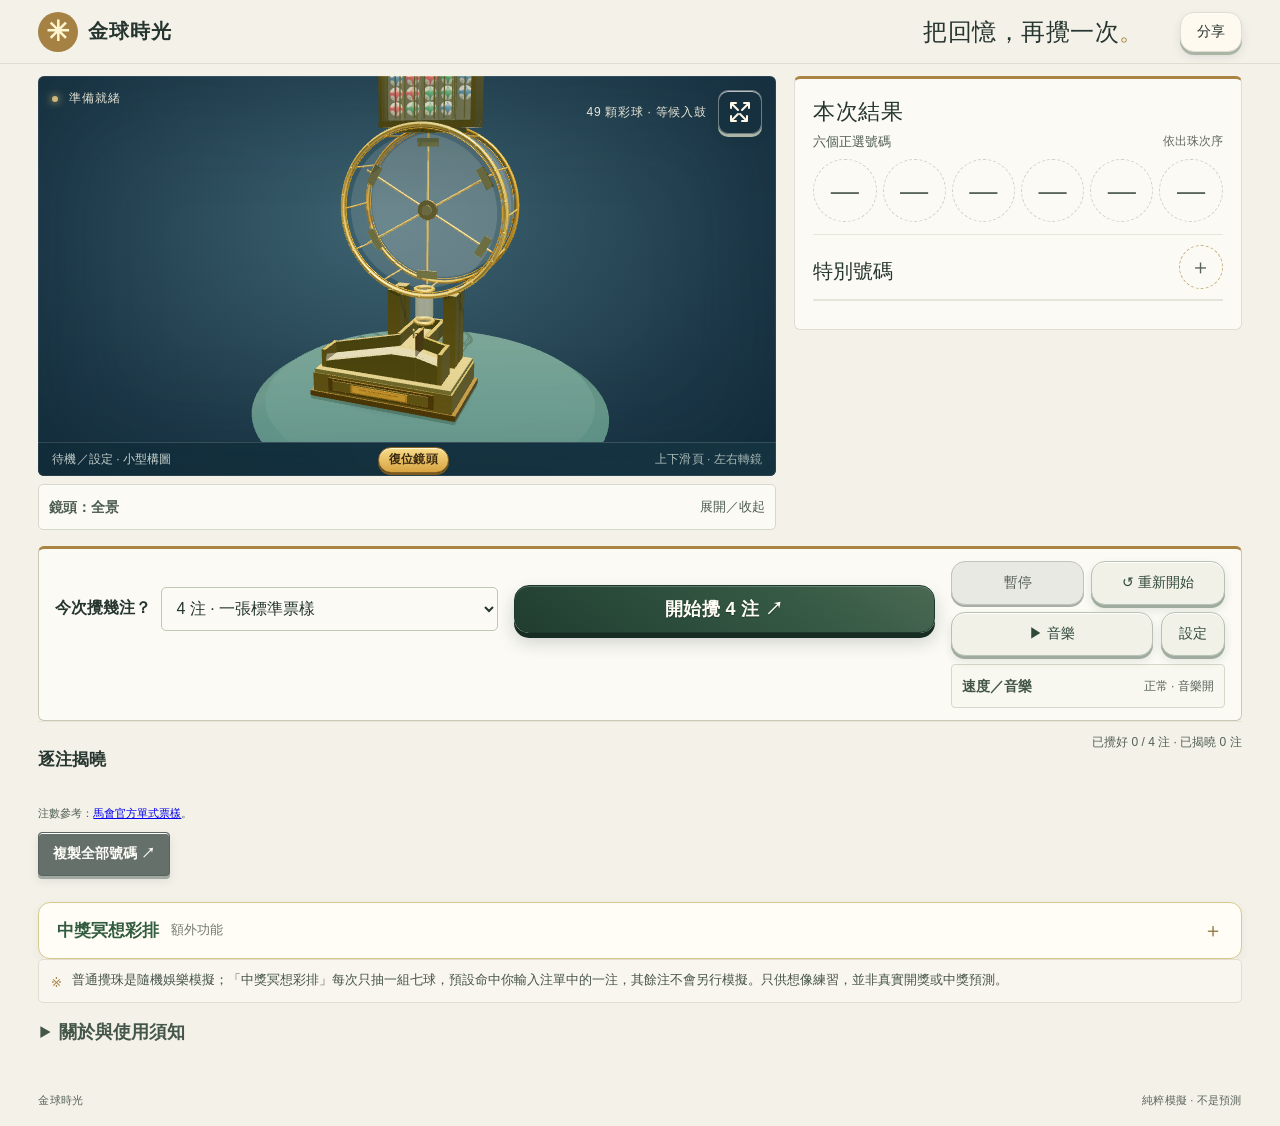
==== commit f6befb41: "Move fullscreen control and simplify live status" ====
--- a/index.html
+++ b/index.html
@@ -1,11 +1,11 @@
 <!DOCTYPE html>
 
-<html lang="zh-Hant"><head><meta charset="utf-8"/><meta content="width=device-width, initial-scale=1, viewport-fit=cover" name="viewport"/><meta content="#f4f1e9" name="theme-color"/><title>金球時光 · 3D 攪珠遊戲</title><link href="icon-192.png" rel="icon" sizes="192x192" type="image/png"/><link href="icon-512.png" rel="icon" sizes="512x512" type="image/png"/><link href="manifest.webmanifest" rel="manifest"/><link href="apple-touch-icon.png" rel="apple-touch-icon"/><link href="style.css?v=scroll-touch-1" rel="stylesheet"/><link href="tickets.css?v=celebration-scene-1" rel="stylesheet"/><link href="celebration.css?v=celebration-4" rel="stylesheet"/></head>
+<html lang="zh-Hant"><head><meta charset="utf-8"/><meta content="width=device-width, initial-scale=1, viewport-fit=cover" name="viewport"/><meta content="#f4f1e9" name="theme-color"/><title>金球時光 · 3D 攪珠遊戲</title><link href="icon-192.png" rel="icon" sizes="192x192" type="image/png"/><link href="icon-512.png" rel="icon" sizes="512x512" type="image/png"/><link href="manifest.webmanifest" rel="manifest"/><link href="apple-touch-icon.png" rel="apple-touch-icon"/><link href="style.css?v=fullscreen-controls-icon-1" rel="stylesheet"/><link href="tickets.css?v=celebration-scene-1" rel="stylesheet"/><link href="celebration.css?v=celebration-7" rel="stylesheet"/></head>
 <body><header><a class="brand" href="./"><span class="brandmark">✳</span><span>金球時光<small></small></span></a><h1 class="header-title">把回憶，再攪一次<span>。</span></h1><button class="share-app" id="share-app" type="button" aria-label="分享金球時光">分享</button></header>
 <main>
 
 
-<div class="layout"><div class="scene-column"><section aria-label="互動三維攪珠機" class="studio" id="studio" tabindex="-1"><div class="stage-top"><span><i class="live-dot"></i> <b aria-live="polite" id="status">準備就緒</b></span><div class="stage-top-actions"><span id="step">49 顆彩球 · 等候入鼓</span><button aria-label="進入全螢幕" aria-pressed="false" class="fullscreen-toggle" data-fullscreen-mode="inactive" id="fullscreen-toggle" type="button">全螢幕</button></div></div><div aria-disabled="false" aria-label="攪珠盤" id="scene" role="button" tabindex="0"><div id="loading">正在佈置懷舊攝影棚…</div></div><div id="tv-digits" class="tv-digits" hidden><div class="tv-digits-hero" id="tv-hero"></div><div class="tv-digits-board" id="tv-board"><div class="tv-digits-row" id="tv-main"></div><div class="tv-digits-special"><span class="tv-digits-label">特別號碼</span><div id="tv-extra"></div></div></div></div><div class="stage-caption" aria-live="polite"><span id="scene-status">待機／設定 · 小型構圖</span><button type="button" id="orbit-reset" class="orbit-reset" title="左右拖曳轉鏡頭；上下滑動頁面；雙指捏合縮放">復位鏡頭</button><span id="scene-shot">上下滑頁 · 左右轉鏡</span><div class="live-actions" id="live-actions" hidden><button id="live-pause" type="button">暫停</button><button id="live-reset" type="button">重設</button><button aria-expanded="false" aria-controls="live-settings-overlay" id="live-settings-toggle" type="button">設定</button></div></div><div aria-label="運行設定" class="live-settings-overlay" hidden id="live-settings-overlay"></div><section aria-label="本輪號碼特寫" class="result-focus" hidden="" id="result-focus"><div class="focus-heading"><span>本輪號碼特寫</span><span id="focus-order">六個正選 · 由小至大</span></div><div class="focus-numbers" id="focus-numbers"></div><div class="focus-special"><span>特別號碼 <small>獨立保留</small></span><div class="number" id="focus-extra"></div></div></section><div id="meditation-celebration" class="meditation-celebration" hidden role="dialog" aria-modal="true" aria-labelledby="celebration-title"></div></section><details class="camera-settings"><summary id="camera-summary">鏡頭：全景</summary><div aria-label="鏡頭選擇" class="camera-bar"><button data-view="auto">◉ 自動運鏡</button><button class="active" data-view="wide">全景</button><button data-view="close">近鏡</button><button data-view="orbit">環繞</button><button data-view="results" disabled="">收珠特寫</button></div></details></div><section aria-label="攪珠控制" class="controls-card"><div class="batch-controls"><label for="entry-count">今次攪幾注？</label><select id="entry-count"><option value="1">1 注</option><option value="2">2 注</option><option value="3">3 注</option><option selected="" value="4">4 注 · 一張標準票樣</option></select></div><button class="primary" id="start">開始攪 4 注 ↗</button><div class="secondary"><button disabled="" id="pause">暫停</button><button id="reset">↺ 重新開始</button><div class="music-dock" id="music-dock"><button type="button" id="music-play" aria-pressed="false" aria-label="播放背景音樂"><span class="music-label-full">▶ 音樂</span><span class="music-label-short">音樂</span></button><button type="button" id="music-settings" aria-expanded="false" aria-controls="music-popover" aria-label="背景音樂設定：音量與曲目"><span class="music-label-full">設定</span><span class="music-label-short">♪</span></button><div class="music-popover" id="music-popover" hidden><p class="music-popover-title">背景音樂</p><label for="music-volume">音量<input id="music-volume" max="100" min="0" step="1" type="range" value="32"/></label><p id="music-track">《Gilded Winter Gala》</p><button type="button" id="music-pick">更換曲目</button><input accept="audio/*" hidden id="music-file" type="file"/><button type="button" id="music-use-default">用回預設曲</button><p class="music-note">預設是已附的原創曲。更換的檔案只在這次開啟有效。</p><button type="button" id="music-popover-close">關閉</button></div></div></div><details class="inline-settings" id="inline-settings"><summary>速度／音樂<span aria-live="polite" data-settings-summary=""></span></summary><section class="panel settings"><p class="timing">預設正常 · 每注約 134 秒 · 選好多注一次完成</p><div class="setting"><div><b>攪珠節奏</b><small>正常為預設，可改較快。</small></div><select aria-label="攪珠節奏" id="speed"><option selected="" value="1">正常 · 每注約 134 秒（預設）</option><option value="3">較快 · 每注約 45 秒</option><option value="6">更快 · 每注約 22 秒</option><option value="12">最快 · 每注約 11 秒</option></select></div><div class="setting"><div><b>背景音樂</b><small id="musicstatus">預設開啟</small></div><button aria-label="關閉背景音樂" aria-pressed="true" class="toggle" id="sound"><span></span></button></div><div class="setting"><div><b>真實感攪珠音效</b><small aria-live="polite" id="effectsstatus">按開始自動播放 · 碰撞、滾珠、落槽聲</small></div><span class="effects-badge">必備音效</span></div><button type="button" class="settings-close" id="settings-close">關閉</button></section></details></section>
+<div class="layout"><div class="scene-column"><section aria-label="互動三維攪珠機" class="studio" id="studio" tabindex="-1"><div class="stage-top"><span><i class="live-dot"></i> <b aria-live="polite" id="status">準備就緒</b></span><div class="stage-top-actions"><span aria-live="polite" id="step">49 顆彩球 · 等候入鼓</span><button aria-label="進入全螢幕" aria-pressed="false" class="fullscreen-toggle" data-fullscreen-mode="inactive" id="fullscreen-toggle" type="button"><svg viewBox="0 0 24 24" aria-hidden="true" focusable="false"><g class="fullscreen-icon-expand"><path d="M10 10 3 3M8 3H3v5M14 10l7-7m-5 0h5v5M10 14l-7 7m0-5v5h5m4-7 7 7m0-5v5h-5"/></g><g class="fullscreen-icon-collapse"><path d="M3 3l7 7m-5 0h5V5m11-2-7 7m5 0h-5V5M3 21l7-7m-5 0h5v5m11 2-7-7m5 0h-5v5"/></g></svg></button></div></div><div aria-disabled="false" aria-label="攪珠盤" id="scene" role="button" tabindex="0"><div id="loading">正在佈置懷舊攝影棚…</div></div><div id="tv-digits" class="tv-digits" hidden><div class="tv-digits-hero" id="tv-hero"></div><div class="tv-digits-board" id="tv-board"><div class="tv-digits-row" id="tv-main"></div><div class="tv-digits-special"><span class="tv-digits-label">特別號碼</span><div id="tv-extra"></div></div></div></div><div class="stage-caption" aria-live="polite"><span id="scene-status">待機／設定 · 小型構圖</span><button type="button" id="orbit-reset" class="orbit-reset" title="左右拖曳轉鏡頭；上下滑動頁面；雙指捏合縮放">復位鏡頭</button><span id="scene-shot">上下滑頁 · 左右轉鏡</span><div class="live-actions" id="live-actions" hidden><button id="live-pause" type="button">暫停</button><button id="live-reset" type="button">重設</button><button aria-expanded="false" aria-controls="live-settings-overlay" id="live-settings-toggle" type="button">設定</button></div></div><div aria-label="運行設定" class="live-settings-overlay" hidden id="live-settings-overlay"></div><section aria-label="本輪號碼特寫" class="result-focus" hidden="" id="result-focus"><div class="focus-heading"><span>本輪號碼特寫</span><span id="focus-order">六個正選 · 由小至大</span></div><div class="focus-numbers" id="focus-numbers"></div><div class="focus-special"><span>特別號碼 <small>獨立保留</small></span><div class="number" id="focus-extra"></div></div></section><div id="meditation-celebration" class="meditation-celebration" hidden role="dialog" aria-modal="true" aria-labelledby="celebration-title"></div></section><details class="camera-settings"><summary id="camera-summary">鏡頭：全景</summary><div aria-label="鏡頭選擇" class="camera-bar"><button data-view="auto">◉ 自動運鏡</button><button class="active" data-view="wide">全景</button><button data-view="close">近鏡</button><button data-view="orbit">環繞</button><button data-view="results" disabled="">收珠特寫</button></div></details></div><section aria-label="攪珠控制" class="controls-card"><div class="batch-controls"><label for="entry-count">今次攪幾注？</label><select id="entry-count"><option value="1">1 注</option><option value="2">2 注</option><option value="3">3 注</option><option selected="" value="4">4 注 · 一張標準票樣</option></select></div><button class="primary" id="start">開始攪 4 注 ↗</button><div class="secondary"><button disabled="" id="pause">暫停</button><button id="reset">↺ 重新開始</button><div class="music-dock" id="music-dock"><button type="button" id="music-play" aria-pressed="false" aria-label="播放背景音樂"><span class="music-label-full">▶ 音樂</span><span class="music-label-short">音樂</span></button><button type="button" id="music-settings" aria-expanded="false" aria-controls="music-popover" aria-label="背景音樂設定：音量與曲目"><span class="music-label-full">設定</span><span class="music-label-short">♪</span></button><div class="music-popover" id="music-popover" hidden><p class="music-popover-title">背景音樂</p><label for="music-volume">音量<input id="music-volume" max="100" min="0" step="1" type="range" value="32"/></label><p id="music-track">《Gilded Winter Gala》</p><button type="button" id="music-pick">更換曲目</button><input accept="audio/*" hidden id="music-file" type="file"/><button type="button" id="music-use-default">用回預設曲</button><p class="music-note">預設是已附的原創曲。更換的檔案只在這次開啟有效。</p><button type="button" id="music-popover-close">關閉</button></div></div></div><details class="inline-settings" id="inline-settings"><summary>速度／音樂<span aria-live="polite" data-settings-summary=""></span></summary><section class="panel settings"><p class="timing">預設正常 · 每注約 134 秒 · 選好多注一次完成</p><div class="setting"><div><b>攪珠節奏</b><small>正常為預設，可改較快。</small></div><select aria-label="攪珠節奏" id="speed"><option selected="" value="1">正常 · 每注約 134 秒（預設）</option><option value="3">較快 · 每注約 45 秒</option><option value="6">更快 · 每注約 22 秒</option><option value="12">最快 · 每注約 11 秒</option></select></div><div class="setting"><div><b>背景音樂</b><small id="musicstatus">預設開啟</small></div><button aria-label="關閉背景音樂" aria-pressed="true" class="toggle" id="sound"><span></span></button></div><div class="setting"><div><b>真實感攪珠音效</b><small aria-live="polite" id="effectsstatus">按開始自動播放 · 碰撞、滾珠、落槽聲</small></div><span class="effects-badge">必備音效</span></div><button type="button" class="settings-close" id="settings-close">關閉</button></section></details></section>
 <aside class="results-column"><section class="panel draw-panel"><h2>本次結果</h2><div class="current-draw-summary"><p class="muted" id="instruction">準備就緒，等待抽獎開始。</p><div class="labelrow"><span>六個正選號碼</span><span id="orderlabel">依出珠次序</span></div><div aria-live="polite" class="numbers" id="numbers"></div><p class="draw-order" hidden="" id="draworder"></p><div class="extra-row"><div><span class="overline"></span><h3>特別號碼</h3></div><div class="number empty" id="extra">＋</div></div><div class="progress"><div id="progressfill"></div></div></div></section>
 </aside></div><section aria-labelledby="ticket-title" class="ticket-section" id="ticket-section"><div class="ticket-heading"><div><h2 id="ticket-title">逐注揭曉</h2></div><p aria-live="polite" id="batch-progress">尚未開始</p></div><p class="ticket-intro">按「揭曉」查看每注號碼。</p><div id="tickets"></div><p class="ticket-source">注數參考：<a href="https://special.hkjc.com/e-win/zh-HK/betting-info/marksix/ticket-filling-and-validation/" rel="noopener noreferrer" target="_blank">馬會官方單式票樣</a>。</p><div class="result-actions"><button disabled="" id="copy">複製全部號碼 ↗</button><p aria-live="polite" id="summary"></p></div></section><details class="meditation-panel rehearsal-panel" aria-labelledby="meditation-title"><summary id="meditation-title"><span>中獎冥想彩排</span><small>額外功能</small></summary><div class="rehearsal-body"><p class="rehearsal-hint" id="rehearsal-hint">每注六格，每格輸入兩位數（01–49）；打滿自動跳格，填滿六格會自動新增下一注。亦可增刪注；辨識後可直接修改，最多 100 注。</p><p class="rehearsal-input-label">六合彩號碼</p><div id="ticket-entry-rows" class="ticket-entry-rows" role="group" aria-label="六合彩注單欄位" aria-describedby="rehearsal-hint meditation-status"></div><div class="ticket-grid-actions"><button id="ticket-add" type="button">＋ 加一注</button><button id="meditation-clear" type="button" aria-label="清空號碼和相片">清空注單</button></div><div class="rehearsal-photo-actions"><label class="photo-pick-button" for="ticket-photo">拍照／選相<input id="ticket-photo" type="file" accept="image/*"/></label><button id="recognize-ticket-photo" type="button">辨識號碼</button></div><p id="meditation-status" class="rehearsal-status" aria-live="polite">辨識狀態會在這裡顯示。</p><img id="ticket-photo-preview" class="ticket-photo-preview" alt="所選六合彩相片預覽" hidden/><details id="ocr-details" class="ocr-details" hidden><summary>查看辨識文字</summary><pre id="ocr-raw"></pre></details><p class="rehearsal-privacy">每次只抽一組七球；隨機揀你一注命中，其餘注不會另行開出或模擬。</p><button id="meditation-rehearse" class="rehearsal-start" type="button">開始彩排</button></div></details><div class="note"><span>※</span><p>普通攪珠是隨機娛樂模擬；「中獎冥想彩排」每次只抽一組七球，預設命中你輸入注單中的一注，其餘注不會另行模擬。只供想像練習，並非真實開獎或中獎預測。</p></div>
-<details><summary>關於與使用須知</summary><h3>規則</h3><p>普通攪珠可選 1–4 注，依馬會官方標準單式票樣的四個填寫欄設定，不是複式組合數；中獎冥想彩排可輸入 1–100 注。每注都從完整 49 球池獨立抽出七個；單注內不重號，跨注可重複號碼，也可抽中完全相同組合。每注完成後清空機台並把 49 球全部歸位，再開始下一注。每注真正的單式填寫只用六個正選，特別號僅是本遊戲附加展示。換去其他分頁不會主動暫停，回到頁面會按經過時間補齊進度；手機鎖屏或系統終止頁面仍可能中斷。</p><h3>模型與聲音</h3><p>此版本以正視圖、承接台形狀、實機照片及開獎影片重畫機台。上方是五列直立球倉；透明圓鼓內金軸連六片扁平輻條，持續順時針攪珠。選中球由鼓底中央短透明管落下，經透明槽掉到承接台右側較高的入口。承接台是一條長槽：左側又長又平，往右升高，接上較短的高位右格，右格牆身有缺口對準落球口。前六顆向左滾，第一顆貼左壁，其後每顆挨著前一顆；第七顆在同一入口落下。活門平時關上，封住右路，前六顆只向左滾；第七顆特別號時活門打開，球滾入右側特別格。模型與動畫是視覺模擬，並非逐尺寸的機械復刻。背景音樂為你提供的原創《Gilded Winter Gala》，預設開啟。面板上的「音樂」可直接播放或暫停，旁邊「設定」可調音量或更換曲目；碰撞、滾珠及落槽音效由程式合成，並非電視原聲。</p><h3>抽號與公平</h3><p>每注從完整 1–49 球池獨立抽出七個不重複號碼；前六個為正選，第七個為特別號。動畫按該次隨機順序顯示：選中球由圓鼓進入中央透明管，再掉到右側高位入口；前六顆向左滾並由左至右排好，第七顆留在右側高位格。機台內全部 49 個球均顯示相應號碼與顏色，落槽球與抽出號碼一致。普通模式由隨機程序決定抽號；中獎彩排每次只抽一組七球，並預設命中輸入注單中的一注，其餘注不開出也不模擬，不能視作隨機抽獎或預測。</p><h3>安全與責任說明</h3><p>本作品為獨立創作的攪珠遊戲，非官方產品，亦不提供投注服務。未滿 18 歲不應投注，請量力而為。</p><p>參考錄影：<a href="https://www.youtube.com/watch?v=bCYhGtpwzIA" rel="noopener noreferrer" target="_blank">2000年無線六合彩</a>　<a href="https://www.youtube.com/watch?v=dfMugTCctXk" rel="noopener noreferrer" target="_blank">2008年第61期</a>　</p></details></main><footer><span>金球時光</span><span>純粹模擬 · 不是預測</span></footer><script src="app.js?v=celebration-6" type="module"></script></body></html>
+<details><summary>關於與使用須知</summary><h3>規則</h3><p>普通攪珠可選 1–4 注，依馬會官方標準單式票樣的四個填寫欄設定，不是複式組合數；中獎冥想彩排可輸入 1–100 注。每注都從完整 49 球池獨立抽出七個；單注內不重號，跨注可重複號碼，也可抽中完全相同組合。每注完成後清空機台並把 49 球全部歸位，再開始下一注。每注真正的單式填寫只用六個正選，特別號僅是本遊戲附加展示。換去其他分頁不會主動暫停，回到頁面會按經過時間補齊進度；手機鎖屏或系統終止頁面仍可能中斷。</p><h3>模型與聲音</h3><p>此版本以正視圖、承接台形狀、實機照片及開獎影片重畫機台。上方是五列直立球倉；透明圓鼓內金軸連六片扁平輻條，持續順時針攪珠。選中球由鼓底中央短透明管落下，經透明槽掉到承接台右側較高的入口。承接台是一條長槽：左側又長又平，往右升高，接上較短的高位右格，右格牆身有缺口對準落球口。前六顆向左滾，第一顆貼左壁，其後每顆挨著前一顆；第七顆在同一入口落下。活門平時關上，封住右路，前六顆只向左滾；第七顆特別號時活門打開，球滾入右側特別格。模型與動畫是視覺模擬，並非逐尺寸的機械復刻。背景音樂為你提供的原創《Gilded Winter Gala》，預設開啟。面板上的「音樂」可直接播放或暫停，旁邊「設定」可調音量或更換曲目；碰撞、滾珠及落槽音效由程式合成，並非電視原聲。</p><h3>抽號與公平</h3><p>每注從完整 1–49 球池獨立抽出七個不重複號碼；前六個為正選，第七個為特別號。動畫按該次隨機順序顯示：選中球由圓鼓進入中央透明管，再掉到右側高位入口；前六顆向左滾並由左至右排好，第七顆留在右側高位格。機台內全部 49 個球均顯示相應號碼與顏色，落槽球與抽出號碼一致。普通模式由隨機程序決定抽號；中獎彩排每次只抽一組七球，並預設命中輸入注單中的一注，其餘注不開出也不模擬，不能視作隨機抽獎或預測。</p><h3>安全與責任說明</h3><p>本作品為獨立創作的攪珠遊戲，非官方產品，亦不提供投注服務。未滿 18 歲不應投注，請量力而為。</p><p>參考錄影：<a href="https://www.youtube.com/watch?v=bCYhGtpwzIA" rel="noopener noreferrer" target="_blank">2000年無線六合彩</a>　<a href="https://www.youtube.com/watch?v=dfMugTCctXk" rel="noopener noreferrer" target="_blank">2008年第61期</a>　</p></details></main><footer><span>金球時光</span><span>純粹模擬 · 不是預測</span></footer><script src="app.js?v=fullscreen-progress-1" type="module"></script></body></html>
--- a/style.css
+++ b/style.css
@@ -626,10 +626,25 @@
 .studio.is-immersive .stage-top{top:calc(env(safe-area-inset-top,0px) + 10px);left:14px;right:14px;z-index:12;align-items:center;gap:8px}
 .studio.is-immersive .stage-top-actions{gap:10px}
 .studio.is-immersive .stage-top-actions #step{max-width:min(38vw,320px);overflow:hidden;text-overflow:ellipsis;white-space:nowrap;text-align:right}
-.studio.is-immersive button.fullscreen-toggle{min-width:112px;min-height:48px;font-size:15px;background:#17313fdc}
+button.fullscreen-toggle{min-width:112px;min-height:48px;font-size:15px;background:#17313fdc}
+/* Keep the exit control in the unused upper-right corner; compact status stays on the left. */
+.studio.is-immersive .stage-top{display:block;left:12px;right:12px;pointer-events:none}
+.studio.is-immersive .stage-top>span:first-child,
+.studio.is-immersive .stage-top-actions #step{display:block;width:fit-content;max-width:calc(100% - 60px);overflow:hidden;text-overflow:ellipsis;white-space:nowrap;border-radius:7px;padding:3px 7px;background:#102b3bc2;font-size:11px;line-height:1.25;letter-spacing:0;text-align:left}
+.studio.is-immersive .stage-top-actions{position:static;display:block;margin-top:4px;pointer-events:none}
+.studio.is-immersive button.fullscreen-toggle{position:absolute;top:0;right:0;width:44px;min-width:44px;height:44px;min-height:44px;padding:6px;font-size:12px;letter-spacing:0;background:#17313fe8;box-shadow:0 2px 8px #0004;pointer-events:auto}
 .studio.is-immersive .stage-caption{position:absolute;z-index:10;left:0;right:0;bottom:0;height:calc(64px + env(safe-area-inset-bottom,0px));padding:0 10px calc(env(safe-area-inset-bottom,0px));display:flex;align-items:center;justify-content:space-between;gap:8px;background:linear-gradient(90deg,#122d3bf5,#173744f0);border-top:1px solid #ffffff2b;font-size:13px;letter-spacing:0;pointer-events:none}
 .studio.is-immersive #scene-status{flex:1 1 auto;min-width:0;overflow:hidden;text-overflow:ellipsis;white-space:nowrap}
 .studio.is-immersive #scene-shot,.studio.is-immersive #orbit-reset{display:none}
+.studio.is-immersive .stage-caption{font-size:11px}
+.studio.is-immersive button.fullscreen-toggle{display:grid;place-items:center;border-radius:10px}
+button.fullscreen-toggle{display:grid;place-items:center;width:44px;min-width:44px;height:44px;min-height:44px;padding:6px;border-radius:10px}
+.fullscreen-toggle svg{display:block;width:24px;height:24px;fill:none;stroke:currentColor;stroke-width:2;stroke-linecap:round;stroke-linejoin:round}
+.fullscreen-icon-collapse{display:none}
+.fullscreen-toggle[data-fullscreen-mode="native"] .fullscreen-icon-expand,
+.fullscreen-toggle[data-fullscreen-mode="css-fallback"] .fullscreen-icon-expand{display:none}
+.fullscreen-toggle[data-fullscreen-mode="native"] .fullscreen-icon-collapse,
+.fullscreen-toggle[data-fullscreen-mode="css-fallback"] .fullscreen-icon-collapse{display:block}
 .studio.is-immersive .live-actions:not([hidden]){position:relative;z-index:1;display:flex;flex:0 0 auto;align-items:center;gap:6px;pointer-events:auto}
 .studio.is-immersive .live-actions>button{min-width:64px;min-height:48px;padding:6px 9px;border:1px solid #f4f1e966;border-radius:8px;background:#f4f1e91c;color:#fff8e8;font-size:14px;line-height:1.1;white-space:nowrap;pointer-events:auto;touch-action:manipulation}
 .studio.is-immersive .live-actions>button:active{transform:translateY(1px)}
@@ -657,5 +672,6 @@
 /* The compact automatic live view uses the same minimum tap target. */
 body.live-draw #live-actions>#live-settings-toggle{min-width:48px;min-height:44px;height:44px;pointer-events:auto}
 
+body.live-draw .stage-caption #scene-status,body.immersive-view .stage-caption #scene-status{display:none!important}
 /* Keep vertical swipes available for page scrolling in browser mode; fullscreen owns the gesture surface. */
 body.immersive-view #scene{touch-action:none}
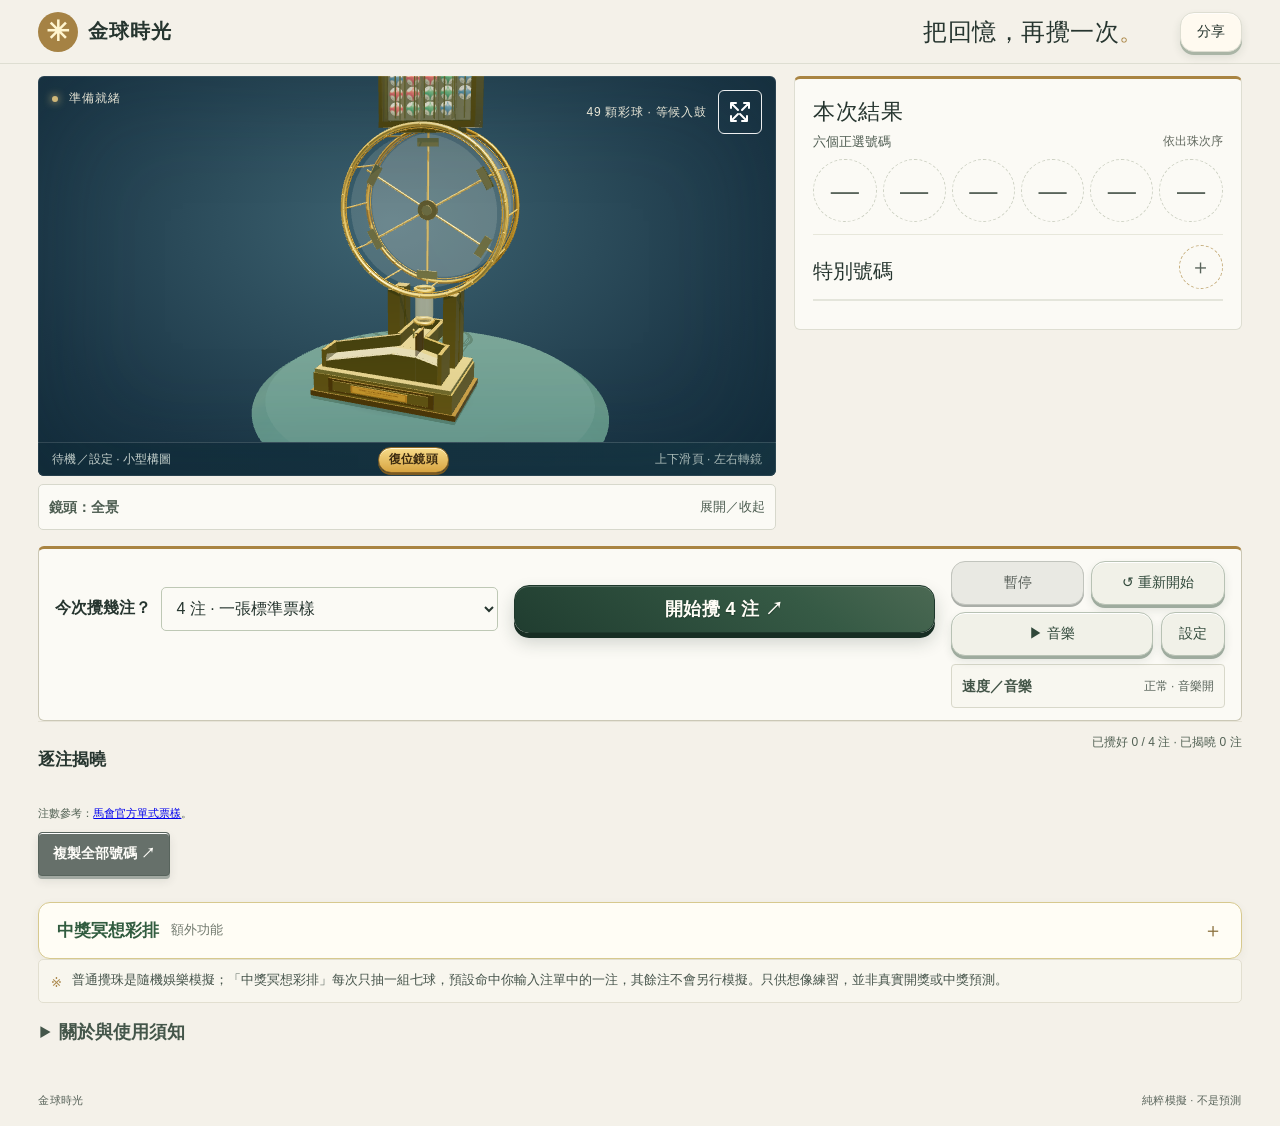
==== commit 83bcd12a: "Keep fullscreen icon button visually stable" ====
--- a/index.html
+++ b/index.html
@@ -1,6 +1,6 @@
 <!DOCTYPE html>
 
-<html lang="zh-Hant"><head><meta charset="utf-8"/><meta content="width=device-width, initial-scale=1, viewport-fit=cover" name="viewport"/><meta content="#f4f1e9" name="theme-color"/><title>金球時光 · 3D 攪珠遊戲</title><link href="icon-192.png" rel="icon" sizes="192x192" type="image/png"/><link href="icon-512.png" rel="icon" sizes="512x512" type="image/png"/><link href="manifest.webmanifest" rel="manifest"/><link href="apple-touch-icon.png" rel="apple-touch-icon"/><link href="style.css?v=fullscreen-controls-icon-1" rel="stylesheet"/><link href="tickets.css?v=celebration-scene-1" rel="stylesheet"/><link href="celebration.css?v=celebration-7" rel="stylesheet"/></head>
+<html lang="zh-Hant"><head><meta charset="utf-8"/><meta content="width=device-width, initial-scale=1, viewport-fit=cover" name="viewport"/><meta content="#f4f1e9" name="theme-color"/><title>金球時光 · 3D 攪珠遊戲</title><link href="icon-192.png" rel="icon" sizes="192x192" type="image/png"/><link href="icon-512.png" rel="icon" sizes="512x512" type="image/png"/><link href="manifest.webmanifest" rel="manifest"/><link href="apple-touch-icon.png" rel="apple-touch-icon"/><link href="style.css?v=fullscreen-transparent-1" rel="stylesheet"/><link href="tickets.css?v=celebration-scene-1" rel="stylesheet"/><link href="celebration.css?v=celebration-7" rel="stylesheet"/></head>
 <body><header><a class="brand" href="./"><span class="brandmark">✳</span><span>金球時光<small></small></span></a><h1 class="header-title">把回憶，再攪一次<span>。</span></h1><button class="share-app" id="share-app" type="button" aria-label="分享金球時光">分享</button></header>
 <main>
 
--- a/style.css
+++ b/style.css
@@ -645,6 +645,12 @@
 .fullscreen-toggle[data-fullscreen-mode="css-fallback"] .fullscreen-icon-expand{display:none}
 .fullscreen-toggle[data-fullscreen-mode="native"] .fullscreen-icon-collapse,
 .fullscreen-toggle[data-fullscreen-mode="css-fallback"] .fullscreen-icon-collapse{display:block}
+/* The fullscreen control must look identical in every state; only the SVG arrow changes. */
+button.fullscreen-toggle,
+button.fullscreen-toggle:hover,
+button.fullscreen-toggle:active,
+button.fullscreen-toggle:focus{box-sizing:border-box!important;display:grid!important;place-items:center!important;flex:0 0 44px!important;width:44px!important;min-width:44px!important;max-width:44px!important;height:44px!important;min-height:44px!important;max-height:44px!important;padding:0!important;border:1px solid rgba(255,255,255,.92)!important;border-radius:6px!important;background:transparent!important;background-color:transparent!important;color:#fff!important;box-shadow:none!important;text-shadow:none!important;transform:none!important;transition:none!important;filter:none!important}
+button.fullscreen-toggle:focus-visible{outline:2px solid #fff;outline-offset:2px;box-shadow:none!important}
 .studio.is-immersive .live-actions:not([hidden]){position:relative;z-index:1;display:flex;flex:0 0 auto;align-items:center;gap:6px;pointer-events:auto}
 .studio.is-immersive .live-actions>button{min-width:64px;min-height:48px;padding:6px 9px;border:1px solid #f4f1e966;border-radius:8px;background:#f4f1e91c;color:#fff8e8;font-size:14px;line-height:1.1;white-space:nowrap;pointer-events:auto;touch-action:manipulation}
 .studio.is-immersive .live-actions>button:active{transform:translateY(1px)}
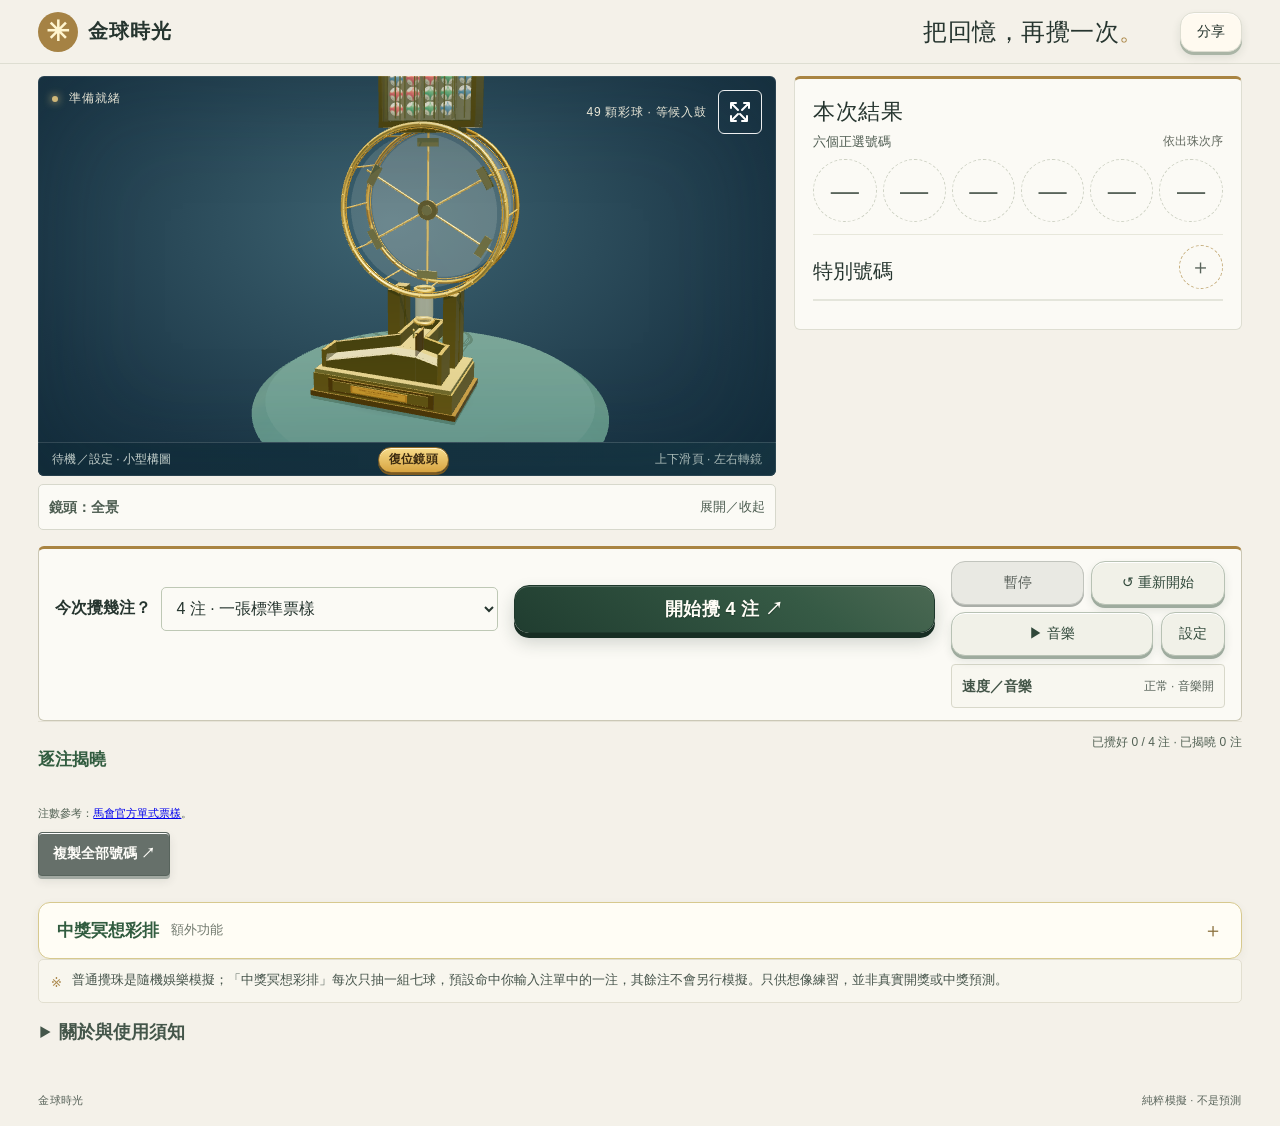
==== commit b387e539: "Restore circular ticket result balls" ====
--- a/index.html
+++ b/index.html
@@ -1,6 +1,6 @@
 <!DOCTYPE html>
 
-<html lang="zh-Hant"><head><meta charset="utf-8"/><meta content="width=device-width, initial-scale=1, viewport-fit=cover" name="viewport"/><meta content="#f4f1e9" name="theme-color"/><title>金球時光 · 3D 攪珠遊戲</title><link href="icon-192.png" rel="icon" sizes="192x192" type="image/png"/><link href="icon-512.png" rel="icon" sizes="512x512" type="image/png"/><link href="manifest.webmanifest" rel="manifest"/><link href="apple-touch-icon.png" rel="apple-touch-icon"/><link href="style.css?v=fullscreen-transparent-1" rel="stylesheet"/><link href="tickets.css?v=celebration-scene-1" rel="stylesheet"/><link href="celebration.css?v=celebration-7" rel="stylesheet"/></head>
+<html lang="zh-Hant"><head><meta charset="utf-8"/><meta content="width=device-width, initial-scale=1, viewport-fit=cover" name="viewport"/><meta content="#f4f1e9" name="theme-color"/><title>金球時光 · 3D 攪珠遊戲</title><link href="icon-192.png" rel="icon" sizes="192x192" type="image/png"/><link href="icon-512.png" rel="icon" sizes="512x512" type="image/png"/><link href="manifest.webmanifest" rel="manifest"/><link href="apple-touch-icon.png" rel="apple-touch-icon"/><link href="style.css?v=fullscreen-transparent-2" rel="stylesheet"/><link href="tickets.css?v=ticket-balls-1" rel="stylesheet"/><link href="celebration.css?v=celebration-7" rel="stylesheet"/></head>
 <body><header><a class="brand" href="./"><span class="brandmark">✳</span><span>金球時光<small></small></span></a><h1 class="header-title">把回憶，再攪一次<span>。</span></h1><button class="share-app" id="share-app" type="button" aria-label="分享金球時光">分享</button></header>
 <main>
 
--- a/style.css
+++ b/style.css
@@ -619,20 +619,18 @@
 
 /* Local preview: viewport immersion with a persistent exit control. */
 .stage-top-actions{display:flex;align-items:center;gap:12px}
-button.fullscreen-toggle{position:relative;z-index:12;min-width:92px;min-height:44px;padding:8px 12px;border:1px solid #f4f1e966;border-radius:10px;background:#f4f1e91c;color:#fff8e8;font-size:14px;font-weight:700;letter-spacing:0;white-space:nowrap;pointer-events:auto;touch-action:manipulation}
-button.fullscreen-toggle:hover{background:#f4f1e933}
+button.fullscreen-toggle{position:relative;z-index:12;width:44px;min-width:44px;height:44px;min-height:44px;padding:0;border:1px solid rgba(255,255,255,.92);border-radius:6px;background:transparent;color:#fff;font-size:14px;font-weight:700;letter-spacing:0;white-space:nowrap;pointer-events:auto;touch-action:manipulation}
 .studio.is-immersive{position:fixed;inset:0;z-index:1000;width:100vw;height:100dvh;min-height:0;max-height:none;border:0;border-radius:0;overflow:hidden;scroll-margin:0}
 .studio.is-immersive #scene{inset:0 0 calc(64px + env(safe-area-inset-bottom,0px)) 0;width:100%;height:auto}
 .studio.is-immersive .stage-top{top:calc(env(safe-area-inset-top,0px) + 10px);left:14px;right:14px;z-index:12;align-items:center;gap:8px}
 .studio.is-immersive .stage-top-actions{gap:10px}
 .studio.is-immersive .stage-top-actions #step{max-width:min(38vw,320px);overflow:hidden;text-overflow:ellipsis;white-space:nowrap;text-align:right}
-button.fullscreen-toggle{min-width:112px;min-height:48px;font-size:15px;background:#17313fdc}
 /* Keep the exit control in the unused upper-right corner; compact status stays on the left. */
 .studio.is-immersive .stage-top{display:block;left:12px;right:12px;pointer-events:none}
 .studio.is-immersive .stage-top>span:first-child,
 .studio.is-immersive .stage-top-actions #step{display:block;width:fit-content;max-width:calc(100% - 60px);overflow:hidden;text-overflow:ellipsis;white-space:nowrap;border-radius:7px;padding:3px 7px;background:#102b3bc2;font-size:11px;line-height:1.25;letter-spacing:0;text-align:left}
 .studio.is-immersive .stage-top-actions{position:static;display:block;margin-top:4px;pointer-events:none}
-.studio.is-immersive button.fullscreen-toggle{position:absolute;top:0;right:0;width:44px;min-width:44px;height:44px;min-height:44px;padding:6px;font-size:12px;letter-spacing:0;background:#17313fe8;box-shadow:0 2px 8px #0004;pointer-events:auto}
+.studio.is-immersive button.fullscreen-toggle{position:absolute;top:0;right:0;pointer-events:auto}
 .studio.is-immersive .stage-caption{position:absolute;z-index:10;left:0;right:0;bottom:0;height:calc(64px + env(safe-area-inset-bottom,0px));padding:0 10px calc(env(safe-area-inset-bottom,0px));display:flex;align-items:center;justify-content:space-between;gap:8px;background:linear-gradient(90deg,#122d3bf5,#173744f0);border-top:1px solid #ffffff2b;font-size:13px;letter-spacing:0;pointer-events:none}
 .studio.is-immersive #scene-status{flex:1 1 auto;min-width:0;overflow:hidden;text-overflow:ellipsis;white-space:nowrap}
 .studio.is-immersive #scene-shot,.studio.is-immersive #orbit-reset{display:none}
--- a/tickets.css
+++ b/tickets.css
@@ -5,6 +5,17 @@
 .rehearsal-panel[open]>summary::after{content:'−'}
 .rehearsal-panel>summary small{color:#71796e;font-size:13px;font-weight:400}
 .rehearsal-body{padding:0 16px 16px}
+.ticket-card,.ticket-card *{box-sizing:border-box}
+.ticket-card{position:relative;width:100%;min-width:0;padding:11px;border:1px solid #c8a84f;border-radius:10px;background:#fffdf5;color:#244c37;box-shadow:0 3px 10px rgba(63,73,43,.12)}
+.ticket-heading{margin:0 0 8px;color:#315c3f;font-size:16px;line-height:1.35}
+.ticket-result{display:grid;gap:8px;min-width:0}
+.ticket-number-line{display:flex;flex-wrap:wrap;align-items:center;gap:6px}
+.ticket-ball-wrap{display:grid;place-items:center;flex:0 0 44px;width:44px;height:44px;border-radius:50%}
+.ticket-ball{display:grid;place-items:center;width:100%;height:100%;border:2px solid #b99b48;border-radius:50%;background:#f6edcf;color:#234a34;font-size:18px;font-weight:700;font-variant-numeric:tabular-nums}
+.ticket-extra-line{display:flex;flex-wrap:wrap;align-items:center;gap:8px;padding-top:7px;border-top:1px solid #e5d8ad}
+.ticket-extra-label{min-width:0;color:#3f563f;font-size:14px;line-height:1.4}
+.ticket-ball-extra{border-color:#b48b2c;background:#f4e1a3;color:#583d0c}
+@media(max-width:380px){.ticket-ball-wrap{flex-basis:40px;width:40px;height:40px}.ticket-ball{font-size:16px}.ticket-number-line{gap:4px}}
 .rehearsal-hint,.rehearsal-privacy,.rehearsal-status{margin:4px 0 9px;color:#59645b;font-size:14px;line-height:1.5}
 .rehearsal-input-label{display:block;margin:8px 0 5px;color:#315c3f;font-size:14px;font-weight:700}
 .ticket-entry-rows{display:grid;gap:7px}
